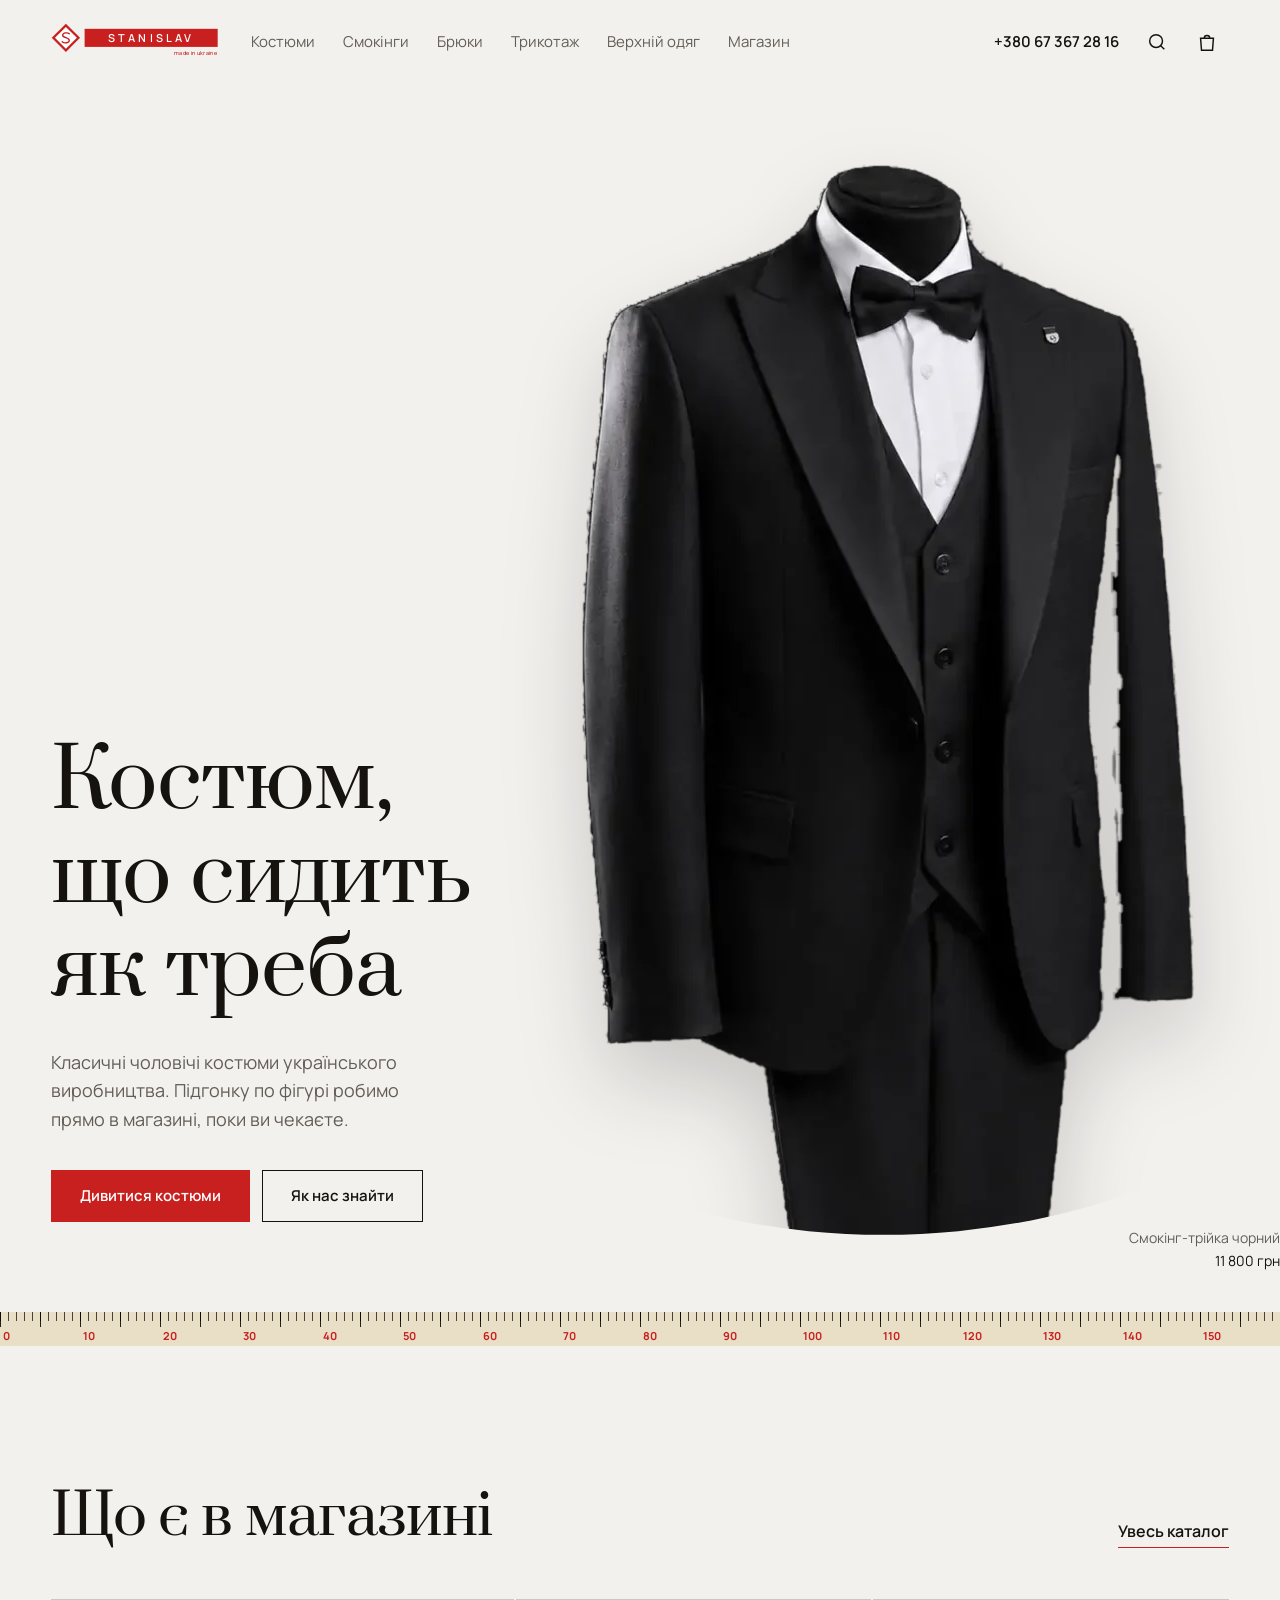
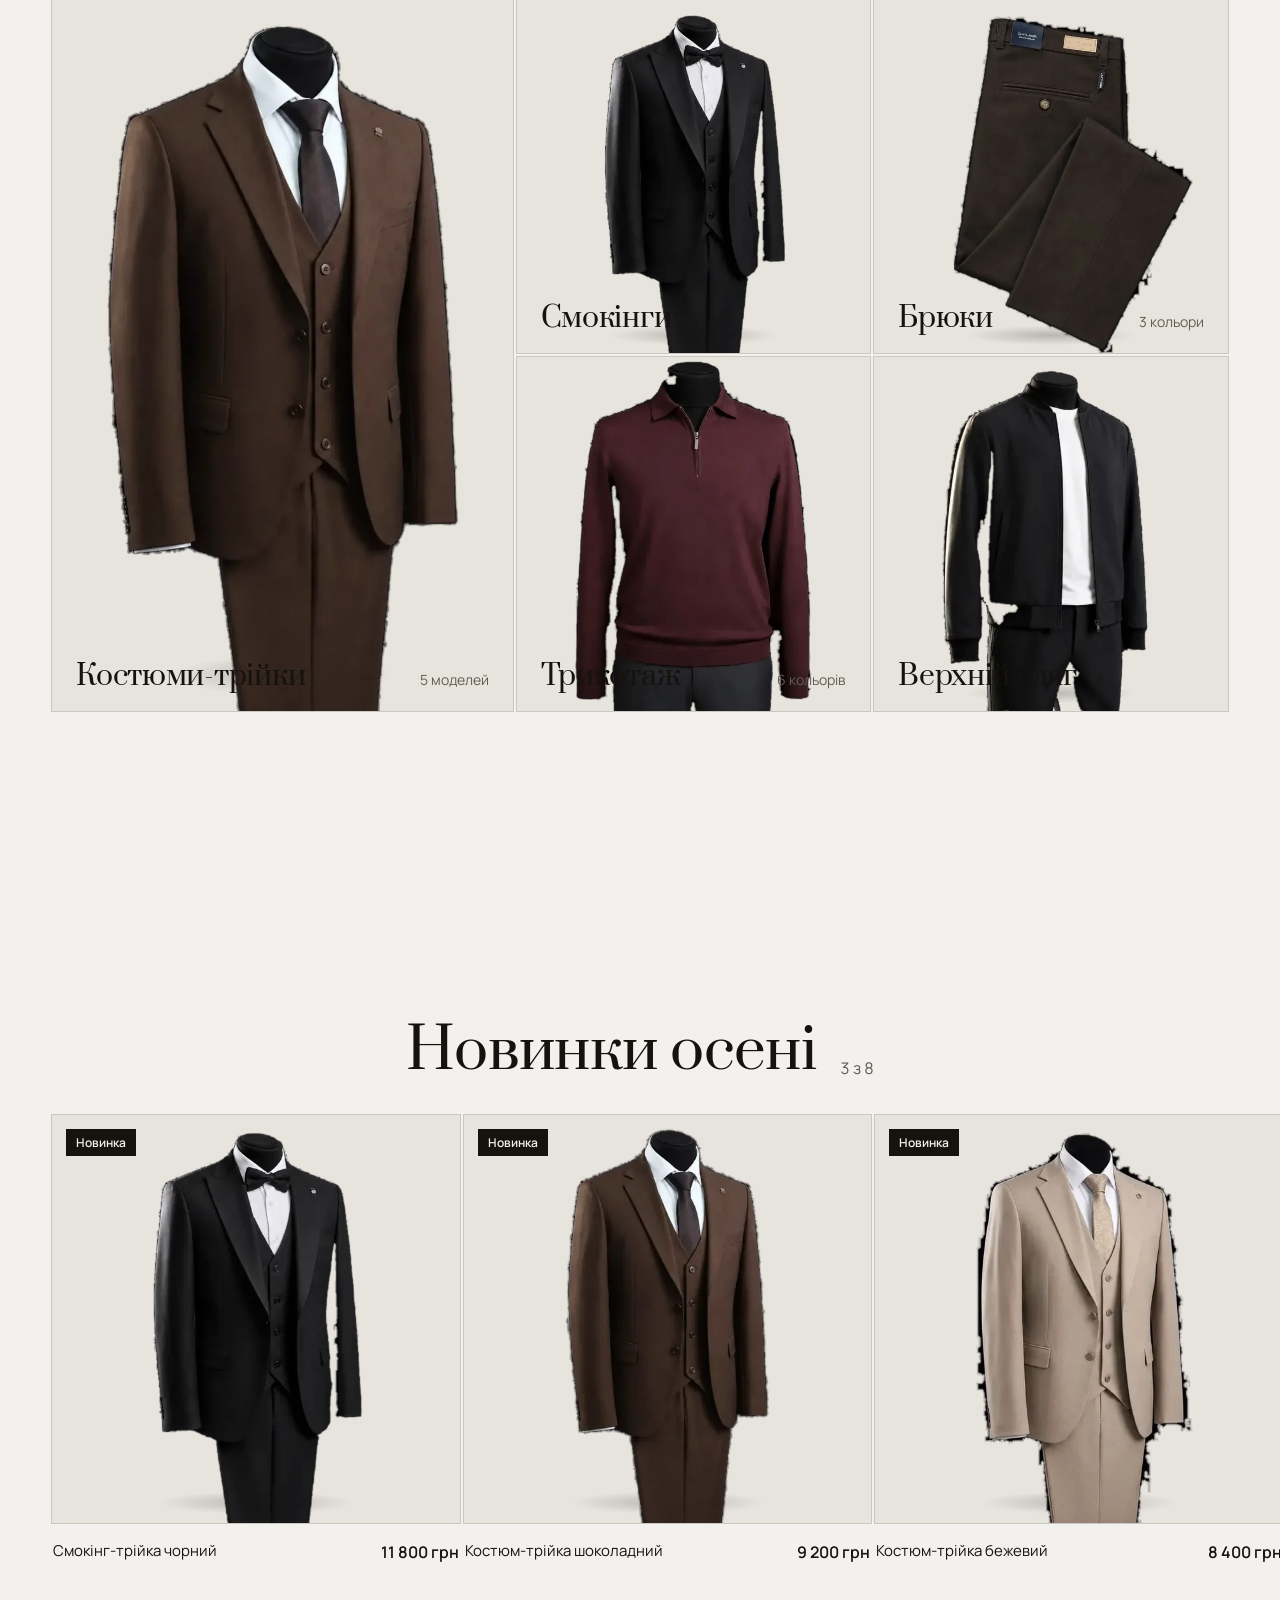
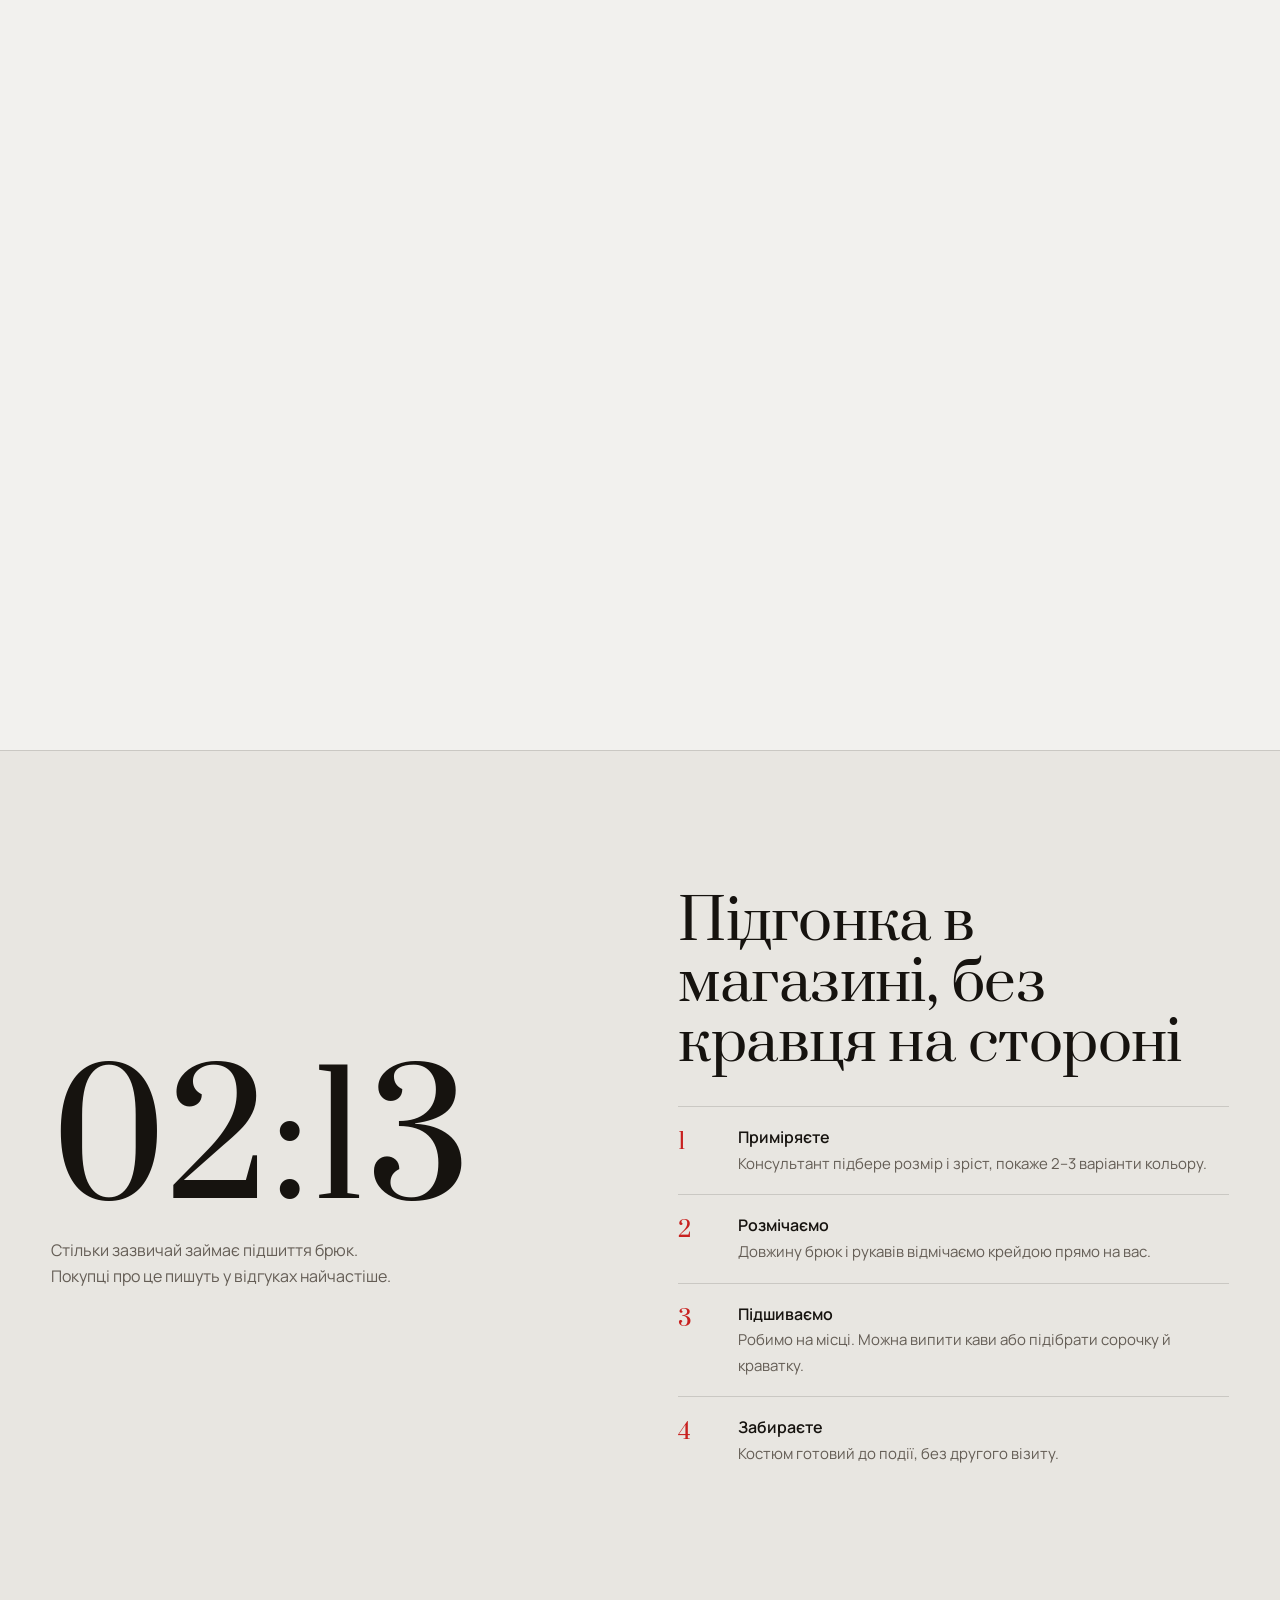
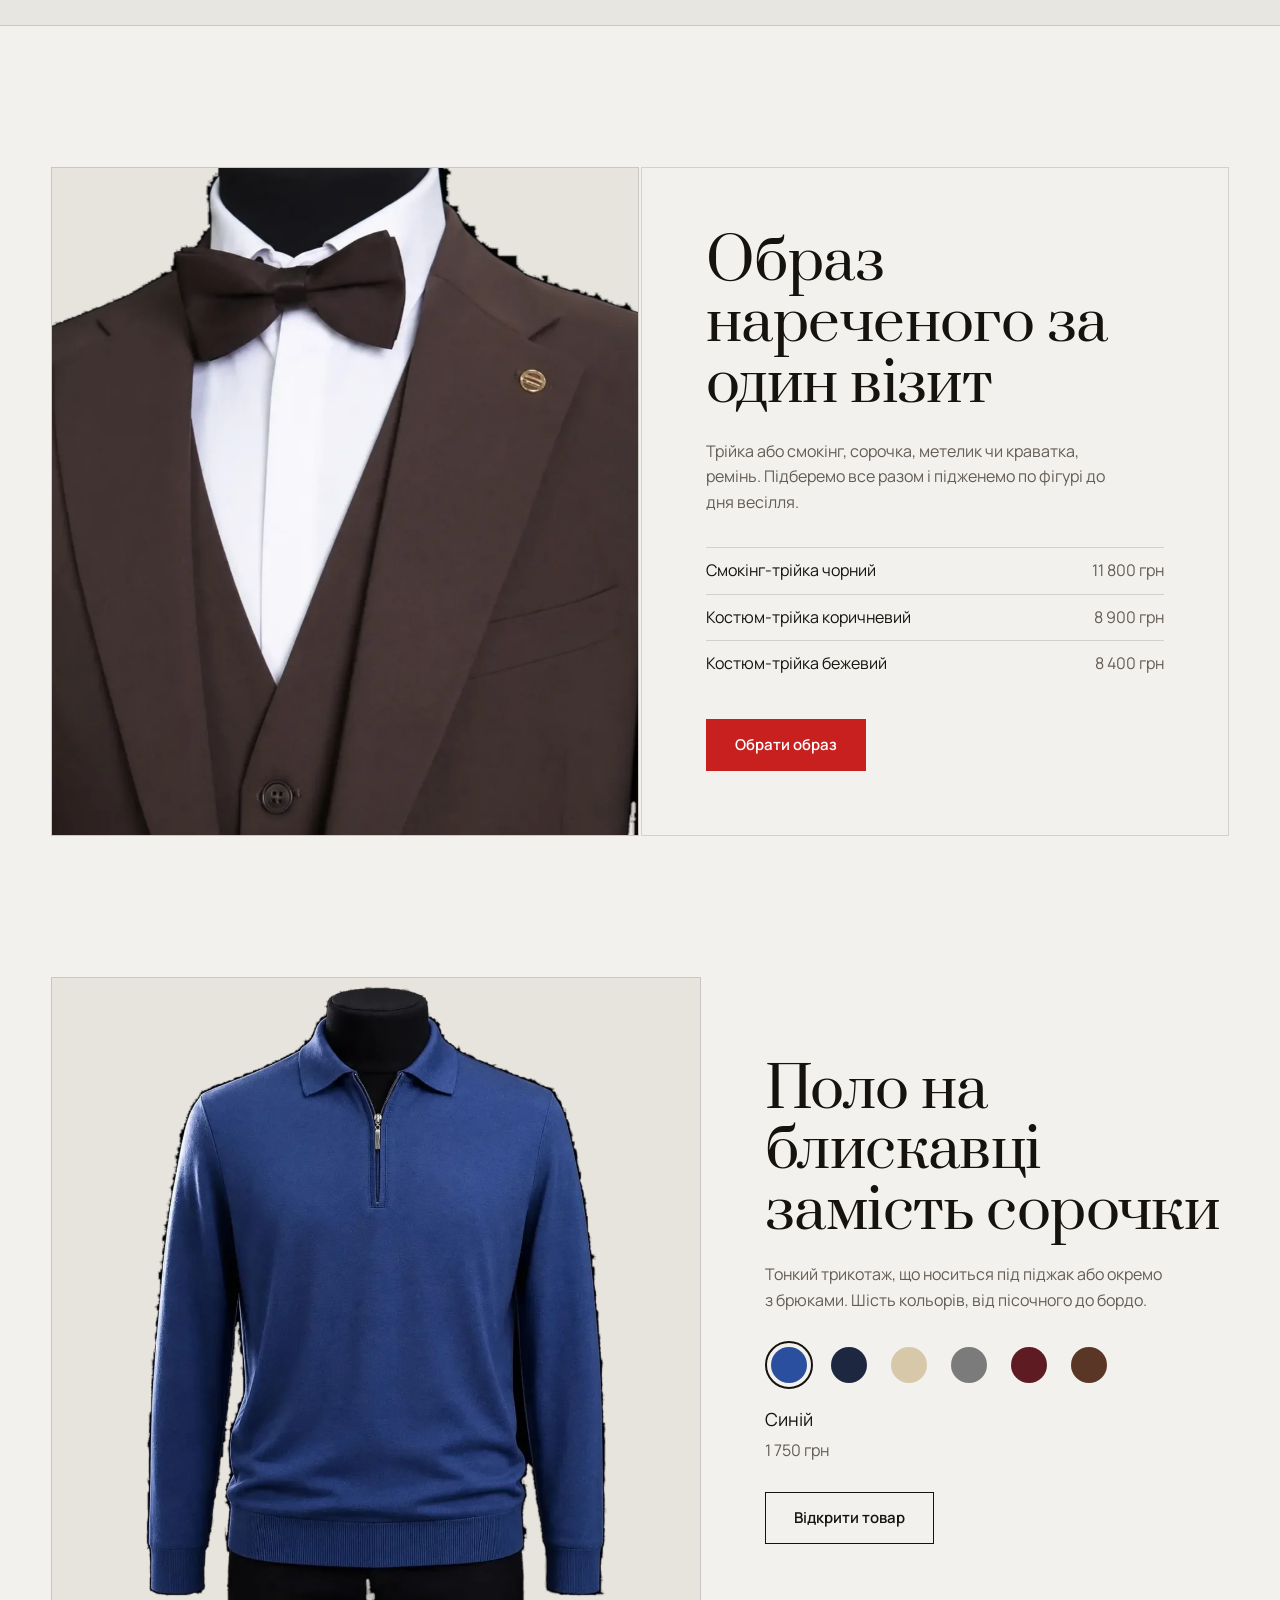
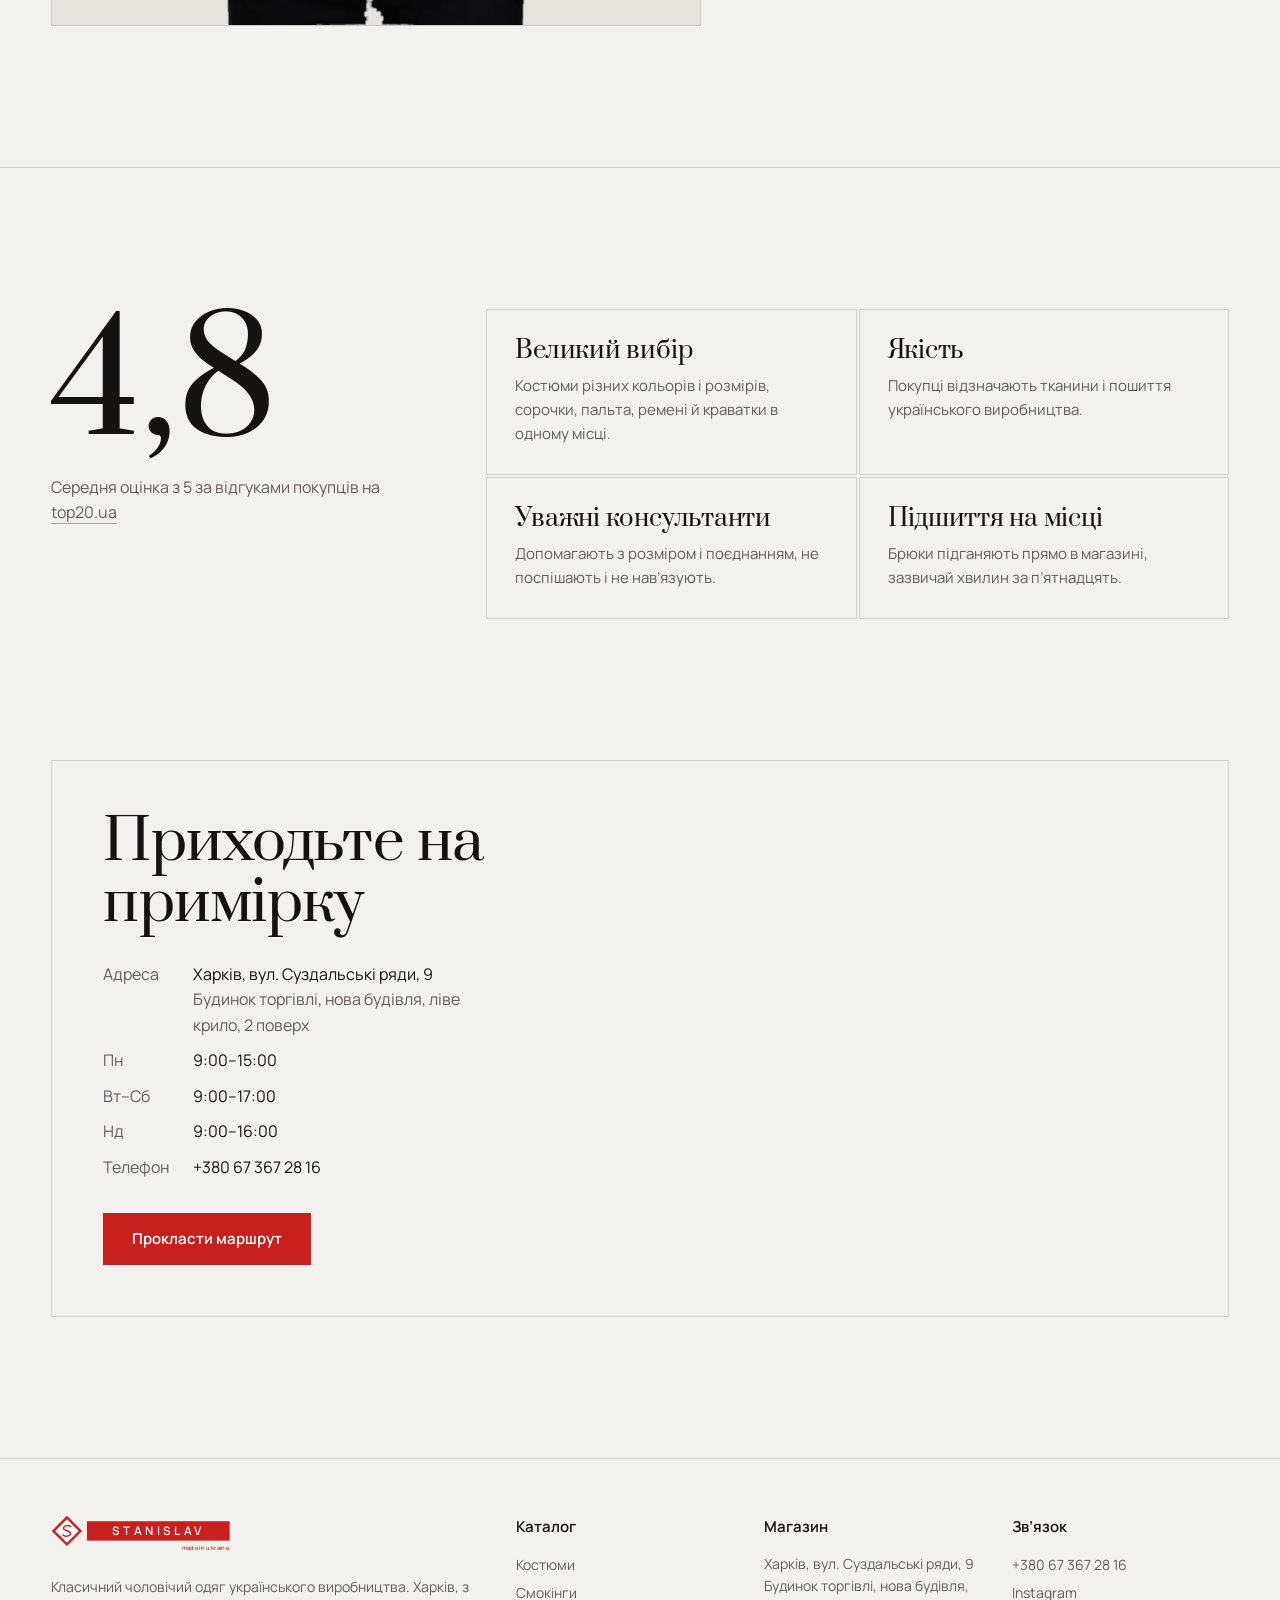
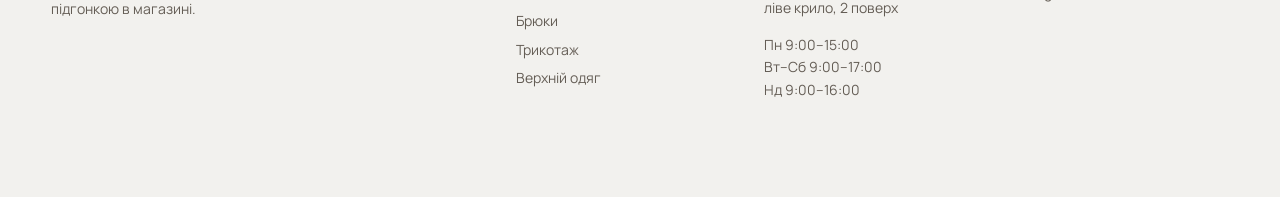
==== index.html @ 890bb436 "Stanislav store demo, light version with cut-out product photos" ====
<!doctype html>
<html lang="uk" data-theme="light">
<head>
  <meta charset="utf-8">
  <meta name="viewport" content="width=device-width, initial-scale=1">
  <title>Stanislav | Чоловічі костюми в Харкові</title>
  <meta name="description" content="Класичні чоловічі костюми українського виробництва в Харкові. Підгонка в магазині за 15 хвилин.">
  <meta name="robots" content="noindex">
  <link rel="preconnect" href="https://fonts.googleapis.com">
  <link rel="preconnect" href="https://fonts.gstatic.com" crossorigin>
  <link href="https://fonts.googleapis.com/css2?family=Manrope:wght@400;500;600;700&family=Prata&display=swap&subset=cyrillic" rel="stylesheet">
  <link rel="stylesheet" href="assets/style.css">
  <link rel="preload" as="image" href="img/tuxedo-black-1.webp">
</head>
<body data-page="home">

  <!-- Hero: spotlight reveal of the tuxedo + staggered headline -->
  <section class="hero">
    <div class="hero-copy">
      <h1>
        <span class="line"><span>Костюм,</span></span>
        <span class="line"><span>що сидить</span></span>
        <span class="line"><span>як треба</span></span>
      </h1>
      <p class="lead">Класичні чоловічі костюми українського виробництва. Підгонку по фігурі робимо прямо в магазині, поки ви чекаєте.</p>
      <div class="actions">
        <a class="btn btn--red" href="collection.html?cat=suits">Дивитися костюми</a>
        <a class="btn btn--ghost" href="#visit">Як нас знайти</a>
      </div>
    </div>
    <figure class="hero-figure">
      <img src="img/tuxedo-black-1.webp" alt="Чорний смокінг-трійка з метеликом на манекені" width="1200" height="1200">
      <figcaption class="hero-caption">Смокінг-трійка чорний<br><a href="product.html?id=tuxedo-black">11 800 грн</a></figcaption>
    </figure>
  </section>

  <!-- Tailor's tape: moves with scroll -->
  <div class="tape" aria-hidden="true"><div class="tape-track"></div></div>

  <section class="section">
    <div class="wrap">
      <div class="section-head" data-reveal>
        <h2>Що є в магазині</h2>
        <a class="link-under" href="collection.html">Увесь каталог</a>
      </div>
      <div class="cats" data-reveal>
        <a class="cat" href="collection.html?cat=suits">
          <img src="img/suit-chocolate-1.webp" alt="Шоколадний костюм-трійка" loading="lazy">
          <div class="cat-label"><h3>Костюми-трійки</h3><small>5 моделей</small></div>
        </a>
        <a class="cat" href="collection.html?cat=tuxedo">
          <img src="img/tuxedo-black-1-s.webp" alt="Смокінг, деталь з метеликом" loading="lazy">
          <div class="cat-label"><h3>Смокінги</h3></div>
        </a>
        <a class="cat" href="collection.html?cat=trousers">
          <img src="img/trousers-brown-s.webp" alt="Коричневі брюки" loading="lazy">
          <div class="cat-label"><h3>Брюки</h3><small>3 кольори</small></div>
        </a>
        <a class="cat" href="collection.html?cat=knit">
          <img src="img/polo-burgundy-s.webp" alt="Джемпер-поло бордо" loading="lazy">
          <div class="cat-label"><h3>Трикотаж</h3><small>6 кольорів</small></div>
        </a>
        <a class="cat" href="collection.html?cat=outer">
          <img src="img/bomber-black-1-s.webp" alt="Чорний бомбер" loading="lazy">
          <div class="cat-label"><h3>Верхній одяг</h3></div>
        </a>
      </div>
    </div>
  </section>

  <!-- Showcase: pinned horizontal scroll on desktop, swipe on mobile -->
  <section class="showcase">
    <div class="showcase-sticky">
      <div class="wrap showcase-head">
        <div>
          <h2 style="font-size:clamp(34px,4.4vw,64px)">Новинки осені</h2>
        </div>
        <span class="showcase-count"></span>
      </div>
      <div class="showcase-track"></div>
    </div>
  </section>

  <!-- Alterations: countdown timer -->
  <section class="section fitting">
    <div class="wrap fitting-grid">
      <div data-reveal>
        <div class="timer" aria-label="15 хвилин">15:00</div>
        <p class="timer-note">Стільки зазвичай займає підшиття брюк. Покупці про це пишуть у відгуках найчастіше.</p>
      </div>
      <div data-reveal>
        <h2>Підгонка в магазині, без кравця на стороні</h2>
        <ol>
          <li><div><b>Приміряєте</b><span>Консультант підбере розмір і зріст, покаже 2–3 варіанти кольору.</span></div></li>
          <li><div><b>Розмічаємо</b><span>Довжину брюк і рукавів відмічаємо крейдою прямо на вас.</span></div></li>
          <li><div><b>Підшиваємо</b><span>Робимо на місці. Можна випити кави або підібрати сорочку й краватку.</span></div></li>
          <li><div><b>Забираєте</b><span>Костюм готовий до події, без другого візиту.</span></div></li>
        </ol>
      </div>
    </div>
  </section>

  <!-- Wedding -->
  <section class="section">
    <div class="wrap wedding">
      <div class="wedding-media"><img src="img/suit-brown-2.webp" alt="Коричнева трійка з метеликом, деталь" loading="lazy"></div>
      <div class="wedding-copy" data-reveal>
        <h2>Образ нареченого за один візит</h2>
        <p>Трійка або смокінг, сорочка, метелик чи краватка, ремінь. Підберемо все разом і підженемо по фігурі до дня весілля.</p>
        <ul>
          <li>Смокінг-трійка чорний <span>11 800 грн</span></li>
          <li>Костюм-трійка коричневий <span>8 900 грн</span></li>
          <li>Костюм-трійка бежевий <span>8 400 грн</span></li>
        </ul>
        <div><a class="btn btn--red" href="product.html?id=tuxedo-black">Обрати образ</a></div>
      </div>
    </div>
  </section>

  <!-- Knitwear colour switcher -->
  <section class="section section--tight">
    <div class="wrap knit">
      <div class="knit-stage" aria-live="polite"></div>
      <div data-reveal>
        <h2 style="font-size:clamp(34px,4.4vw,64px)">Поло на блискавці замість сорочки</h2>
        <p style="color:var(--muted);max-width:40ch;margin-top:20px">Тонкий трикотаж, що носиться під піджак або окремо з брюками. Шість кольорів, від пісочного до бордо.</p>
        <div class="knit-swatches" role="group" aria-label="Колір джемпера"></div>
        <div class="knit-name"></div>
        <div class="knit-price">1 750 грн</div>
        <a class="btn btn--ghost knit-link" href="#">Відкрити товар</a>
      </div>
    </div>
  </section>

  <!-- Reviews summary -->
  <section class="section" style="border-top:1px solid var(--line)">
    <div class="wrap reviews">
      <div data-reveal>
        <div class="score">4,8</div>
        <p class="score-note">Середня оцінка з 5 за відгуками покупців на <a href="https://top20.ua/kh/magazini-supermarketi/magazini-odyagu-ta-vzuttya/stanislav-magazin-klassicheskih-muzhskih-kostyumov.html" target="_blank" rel="noopener">top20.ua</a></p>
      </div>
      <div class="themes" data-reveal>
        <div><h3>Великий вибір</h3><p>Костюми різних кольорів і розмірів, сорочки, пальта, ремені й краватки в одному місці.</p></div>
        <div><h3>Якість</h3><p>Покупці відзначають тканини і пошиття українського виробництва.</p></div>
        <div><h3>Уважні консультанти</h3><p>Допомагають з розміром і поєднанням, не поспішають і не нав’язують.</p></div>
        <div><h3>Підшиття на місці</h3><p>Брюки підганяють прямо в магазині, зазвичай хвилин за п’ятнадцять.</p></div>
      </div>
    </div>
  </section>

  <!-- Visit -->
  <section class="section section--tight" id="visit">
    <div class="wrap">
      <div class="visit" data-reveal>
        <div class="visit-info">
          <h2>Приходьте на примірку</h2>
          <dl>
            <dt>Адреса</dt><dd>Харків, вул. Суздальські ряди, 9<br><span style="color:var(--muted)">Будинок торгівлі, нова будівля, ліве крило, 2 поверх</span></dd>
            <dt>Пн</dt><dd>9:00–15:00</dd>
            <dt>Вт–Сб</dt><dd>9:00–17:00</dd>
            <dt>Нд</dt><dd>9:00–16:00</dd>
            <dt>Телефон</dt><dd><a href="tel:+380673672816">+380 67 367 28 16</a></dd>
          </dl>
          <a class="btn btn--red" href="https://www.google.com/maps/search/?api=1&query=Суздальські+ряди+9+Харків" target="_blank" rel="noopener">Прокласти маршрут</a>
        </div>
        <iframe title="Карта: Суздальські ряди, 9, Харків" loading="lazy" src="https://maps.google.com/maps?q=%D0%A1%D1%83%D0%B7%D0%B4%D0%B0%D0%BB%D1%8C%D1%81%D1%8C%D0%BA%D1%96%20%D1%80%D1%8F%D0%B4%D0%B8%209%2C%20%D0%A5%D0%B0%D1%80%D0%BA%D1%96%D0%B2&z=16&output=embed"></iframe>
      </div>
    </div>
  </section>

  <script src="assets/data.js"></script>
  <script src="assets/app.js"></script>
</body>
</html>
---- assets/style.css ----
:root {
  --black: #000;
  --panel: #15120f;
  --panel-2: #1f1b17;
  --ivory: #ece6da;
  --muted: #a39b8f;
  --red: #c8201f;
  --red-deep: #9e1514;
  --tape: #e9dfc6;
  --line: rgba(236, 230, 218, .14);
  --line-strong: rgba(236, 230, 218, .32);
  --serif: 'Prata', Georgia, serif;
  --sans: 'Manrope', system-ui, sans-serif;
  --gutter: clamp(16px, 4vw, 56px);
  --max: 1440px;
  --header-h: 72px;
  --ease: cubic-bezier(.2, .7, .1, 1);
  --on-photo: #ece6da;
  --on-photo-muted: #a39b8f;
  --tile:
    radial-gradient(ellipse 34% 4% at 50% 95%, rgba(22, 19, 15, .22), transparent 70%),
    #e7e4de;
  --focus: var(--tape);
  --timer: var(--tape);
  --map-filter: grayscale(1) invert(.92) contrast(.9);
  color-scheme: dark;
}

:root[data-theme='light'] {
  --black: #f2f1ee;
  --panel: #e8e6e1;
  --panel-2: #dedbd5;
  --ivory: #16130f;
  --muted: #645d55;
  --line: rgba(22, 19, 15, .14);
  --line-strong: rgba(22, 19, 15, .32);
  --focus: var(--red);
  --timer: var(--ivory);
  --map-filter: grayscale(1) contrast(.95);
  --on-photo: #16130f;
  --on-photo-muted: #645d55;
  color-scheme: light;
}

body {
  transition: background-color .4s, color .4s;
}

.theme-toggle {
  & .i-moon {
    display: none;
  }

  :root[data-theme='light'] & .i-moon {
    display: block;
  }

  :root[data-theme='light'] & .i-sun {
    display: none;
  }
}

*,
*::before,
*::after {
  box-sizing: border-box;
}

html {
  scroll-behavior: smooth;
}

body {
  margin: 0;
  background: var(--black);
  color: var(--ivory);
  font-family: var(--sans);
  font-size: 16px;
  line-height: 1.6;
  -webkit-font-smoothing: antialiased;
  overflow-x: hidden;
}

img {
  display: block;
  max-width: 100%;
}

a {
  color: inherit;
  text-decoration: none;
}

button {
  font: inherit;
  color: inherit;
  background: none;
  border: 0;
  cursor: pointer;
}

:focus-visible {
  outline: 2px solid var(--focus);
  outline-offset: 3px;
}

h1,
h2,
h3 {
  font-family: var(--serif);
  font-weight: 400;
  line-height: 1.08;
  margin: 0;
  letter-spacing: -.01em;
}

.wrap {
  max-width: var(--max);
  margin: 0 auto;
  padding: 0 var(--gutter);
}

.btn {
  display: inline-flex;
  align-items: center;
  justify-content: center;
  gap: 10px;
  min-height: 52px;
  padding: 0 28px;
  font-weight: 600;
  font-size: 15px;
  border: 1px solid var(--ivory);
  transition: background .25s, color .25s, border-color .25s;

  &.btn--red {
    background: var(--red);
    border-color: var(--red);
    color: #fff;
  }

  &.btn--ghost {
    background: transparent;
  }

  &.btn--block {
    width: 100%;
  }
}

@media (hover: hover) {
  .btn.btn--red:hover {
    background: var(--red-deep);
    border-color: var(--red-deep);
  }

  .btn.btn--ghost:hover {
    background: var(--ivory);
    color: var(--black);
  }
}

.tape-progress {
  position: fixed;
  inset: 0 0 auto 0;
  height: 6px;
  z-index: 60;
  pointer-events: none;

  & span {
    display: block;
    height: 100%;
    width: 100%;
    transform-origin: left;
    transform: scaleX(0);
    background:
      repeating-linear-gradient(90deg, rgba(0, 0, 0, .55) 0 1px, transparent 1px 10px),
      repeating-linear-gradient(90deg, var(--red) 0 2px, transparent 2px 100px),
      var(--tape);
  }
}

.site-header {
  position: fixed;
  inset: 6px 0 auto 0;
  z-index: 50;
  height: var(--header-h);
  transition: background .3s, border-color .3s;
  border-bottom: 1px solid transparent;

  &.is-solid {
    background: color-mix(in srgb, var(--black) 88%, transparent);
    backdrop-filter: blur(10px);
    border-bottom-color: var(--line);
  }

  & .wrap {
    height: 100%;
    display: flex;
    align-items: center;
    gap: 32px;
  }

  & .logo {
    display: block;
    width: 168px;
    flex: none;

    & svg {
      display: block;
      width: 100%;
      height: auto;
    }
  }

  & nav {
    display: flex;
    gap: 28px;
    margin-right: auto;
    font-size: 15px;

    & a {
      position: relative;
      padding: 6px 0;
      color: var(--muted);
      transition: color .2s;

      &.is-active {
        color: var(--ivory);
      }

      &.is-active::after {
        transform: scaleX(1);
        background: var(--red);
      }
    }
  }

  & .phone {
    position: relative;
  }

  & .tools {
    display: flex;
    align-items: center;
    gap: 6px;
    margin-left: auto;
  }

  & .icon-btn {
    position: relative;
    width: 44px;
    height: 44px;
    display: grid;
    place-items: center;

    & svg {
      width: 22px;
      height: 22px;
    }
  }

  & .cart-count {
    position: absolute;
    top: 4px;
    right: 2px;
    min-width: 18px;
    height: 18px;
    border-radius: 9px;
    background: var(--red);
    color: #fff;
    font-size: 11px;
    font-weight: 700;
    display: grid;
    place-items: center;
    padding: 0 4px;

    &:empty {
      display: none;
    }

    &.bump {
      animation: bump .5s var(--ease);
    }
  }

  & .phone {
    font-weight: 600;
    font-size: 15px;
    margin-right: 10px;
    white-space: nowrap;
  }

  & .burger {
    display: none;
  }
}

@media (hover: hover) {
  .site-header nav a:hover {
    color: var(--ivory);
  }
}

.site-header nav a::after,
.site-header .phone::after,
.site-footer a::after {
  content: '';
  position: absolute;
  left: 0;
  right: 0;
  top: calc(100% - var(--pad-b, 0px) + 2px);
  height: 1px;
  background: currentColor;
  transform: scaleX(0);
  transform-origin: left;
  transition: transform .35s var(--ease);
}

.site-header nav a::after {
  --pad-b: 6px;
}

.site-footer a::after {
  --pad-b: 3px;
}

@media (hover: hover) {
  .site-header nav a:hover::after,
  .site-header .phone:hover::after,
  .site-footer a:hover::after {
    transform: scaleX(1);
  }
}

@keyframes bump {
  40% {
    transform: scale(1.35);
  }
}

@media (max-width: 1080px) {
  .site-header nav,
  .site-header .phone {
    display: none;
  }

  .site-header .burger {
    display: grid;
  }
}

@media (max-width: 560px) {
  .site-header .logo {
    width: 132px;
  }
}

.mobile-menu {
  position: fixed;
  inset: 0;
  z-index: 70;
  background: var(--black);
  padding: 96px var(--gutter) 32px;
  display: flex;
  flex-direction: column;
  gap: 4px;
  transform: translateY(-100%);
  transition: transform .5s var(--ease);
  visibility: hidden;

  &.is-open {
    transform: none;
    visibility: visible;
  }

  & a {
    font-family: var(--serif);
    font-size: 34px;
    padding: 8px 0;
    border-bottom: 1px solid var(--line);
  }

  & .close {
    position: absolute;
    top: 18px;
    right: var(--gutter);
    width: 44px;
    height: 44px;
    font-size: 28px;
  }

  & .mm-contacts {
    margin-top: auto;
    color: var(--muted);
    font-size: 15px;
    & .mm-address {
      display: block;
      padding: 14px 0;
      border-bottom: 1px solid var(--line);
    }
  }
}

.hero {
  position: relative;
  min-height: 100svh;
  display: grid;
  grid-template-columns: minmax(0, 5fr) minmax(0, 7fr);
  align-items: end;
  padding: calc(var(--header-h) + 40px) var(--gutter) 0;
  max-width: var(--max);
  margin: 0 auto;
  overflow: hidden;

  & .hero-copy {
    position: relative;
    z-index: 2;
    padding-bottom: clamp(56px, 10vh, 120px);
  }

  & h1 {
    font-size: clamp(44px, 6.4vw, 104px);

    & .line {
      display: block;
      overflow: hidden;
      padding-bottom: .06em;
    }

    & .line span {
      display: block;
      transform: translateY(105%);
      transition: transform 1.1s var(--ease);
    }
  }

  & .lead {
    max-width: 34ch;
    margin: 28px 0 36px;
    color: var(--muted);
    font-size: 18px;
    opacity: 0;
    transform: translateY(14px);
    transition: opacity .8s .9s, transform .8s .9s var(--ease);
  }

  & .actions {
    display: flex;
    flex-wrap: wrap;
    gap: 12px;
    opacity: 0;
    transition: opacity .8s 1.1s;
  }

  & .hero-figure {
    position: relative;
    align-self: stretch;
    margin: 0 calc(var(--gutter) * -1) 0 -8%;
    display: flex;
    align-items: flex-end;
    justify-content: center;

    & img {
      width: 100%;
      max-width: 900px;
      aspect-ratio: 1;
      object-fit: cover;
      clip-path: circle(0% at 50% 30%);
      transform: scale(1.08);
      transition: clip-path 1.8s var(--ease), transform 2.4s var(--ease);
    }
  }

  & .hero-caption {
    position: absolute;
    right: 0;
    bottom: 40px;
    text-align: right;
    font-size: 14px;
    color: var(--on-photo-muted);
    opacity: 0;
    transition: opacity .8s 1.4s;

    & a {
      color: var(--on-photo);
      border-bottom: 1px solid rgba(236, 230, 218, .32);
    }
  }

  &.is-in {
    & h1 .line span {
      transform: none;
    }

    & h1 .line:nth-child(2) span {
      transition-delay: .12s;
    }

    & h1 .line:nth-child(3) span {
      transition-delay: .24s;
    }

    & .lead,
    & .actions,
    & .hero-caption {
      opacity: 1;
      transform: none;
    }

    & .hero-figure img {
      clip-path: circle(75% at 50% 30%);
      transform: none;
    }
  }
}

@media (max-width: 900px) {
  .hero {
    grid-template-columns: 1fr;
    padding-top: calc(var(--header-h) + 16px);

    & .hero-figure {
      order: -1;
      margin: 0 calc(var(--gutter) * -1);

      & img {
        max-width: 560px;
        max-height: 58svh;
        object-position: 50% 15%;
      }
    }

    & .hero-copy {
      margin-top: -48px;
      padding-bottom: 56px;
    }

    & .hero-caption {
      display: none;
    }
  }
}

.tape {
  height: 34px;
  background:
    repeating-linear-gradient(90deg, rgba(0, 0, 0, .7) 0 1px, transparent 1px 8px) 0 0 / 100% 9px no-repeat,
    repeating-linear-gradient(90deg, rgba(0, 0, 0, .85) 0 1px, transparent 1px 40px) 0 0 / 100% 15px no-repeat,
    var(--tape);
  color: var(--red);
  font-weight: 700;
  font-size: 11px;
  overflow: hidden;
  white-space: nowrap;

  & .tape-track {
    display: flex;
    padding-top: 15px;
    will-change: transform;
  }

  & .tape-track span {
    flex: none;
    width: 80px;
    padding-left: 3px;
  }
}

.section {
  padding: clamp(80px, 11vw, 160px) 0;

  &.section--tight {
    padding-top: 0;
  }

  & .section-head {
    display: flex;
    align-items: end;
    justify-content: space-between;
    gap: 24px;
    margin-bottom: clamp(32px, 4vw, 56px);
  }

  & h2 {
    font-size: clamp(34px, 4.4vw, 64px);
    max-width: 16ch;
  }

  & .section-head p {
    max-width: 40ch;
    color: var(--muted);
    margin: 0;
  }
}

.link-under {
  font-weight: 600;
  border-bottom: 1px solid var(--red);
  padding-bottom: 2px;
  white-space: nowrap;
}

.cats {
  display: grid;
  grid-template-columns: 1.3fr 1fr 1fr;
  grid-template-rows: auto auto;
  gap: 2px;

  & .cat {
    position: relative;
    display: block;
    overflow: hidden;
    background: var(--tile);
    border: 1px solid var(--line);

    &:first-child {
      grid-row: span 2;
    }

    & img {
      width: 100%;
      height: 100%;
      aspect-ratio: 1;
      object-fit: cover;
      transition: transform 1.2s var(--ease);
    }

    & .cat-label {
      color: var(--on-photo);
      position: absolute;
      left: 24px;
      bottom: 20px;
      right: 24px;
      display: flex;
      justify-content: space-between;
      align-items: baseline;
      gap: 12px;
    }

    & h3 {
      font-size: clamp(22px, 2.2vw, 34px);
    }

    & small {
      color: var(--on-photo-muted);
      font-size: 14px;
    }
  }
}

@media (hover: hover) {
  .cats .cat:hover img {
    transform: scale(1.05);
  }
}

@media (max-width: 760px) {
  .cats {
    grid-template-columns: 1fr 1fr;

    & .cat:first-child {
      grid-column: span 2;
      grid-row: auto;
    }

    & .cat .cat-label {
      left: 14px;
      right: 14px;
      bottom: 14px;
      flex-direction: column;
      align-items: flex-start;
      gap: 2px;
    }

    & .cat h3 {
      font-size: 20px;
      line-height: 1.15;
    }

    & .cat small {
      font-size: 13px;
    }

    & .cat:first-child h3 {
      font-size: 26px;
    }
  }
}

.showcase {
  position: relative;

  & .showcase-sticky {
    position: sticky;
    top: 0;
    height: 100vh;
    display: flex;
    flex-direction: column;
    justify-content: center;
    overflow: hidden;
  }

  & .showcase-head {
    display: flex;
    justify-content: space-between;
    align-items: end;
    gap: 24px;
    margin-bottom: 32px;
  }

  & .showcase-count {
    color: var(--muted);
    font-variant-numeric: tabular-nums;
  }

  & .showcase-track {
    display: flex;
    gap: 2px;
    padding: 0 var(--gutter);
    will-change: transform;
  }

  & .showcase-item {
    flex: none;
    width: min(32vw, 440px);
  }
}

@media (max-width: 900px) {
  .showcase {
    height: auto !important;

    & .showcase-sticky {
      position: static;
      height: auto;
    }

    & .showcase-track {
      overflow-x: auto;
      scroll-snap-type: x mandatory;
      scroll-padding-inline: var(--gutter);
      transform: none !important;
      scrollbar-width: none;
    }

    & .showcase-item {
      width: 72vw;
      scroll-snap-align: start;
    }
  }
}

.card {
  position: relative;
  display: block;

  & .card-media {
    position: relative;
    background: var(--tile);
    aspect-ratio: 1;
    overflow: hidden;
    border: 1px solid var(--line);

    & img {
      position: absolute;
      inset: 0;
      width: 100%;
      height: 100%;
      object-fit: cover;
      transition: opacity .6s, transform 1s var(--ease);
    }

    & img + img {
      opacity: 0;
      transform: scale(1.04);
    }
  }

  & .badge {
    position: absolute;
    top: 14px;
    left: 14px;
    z-index: 2;
    font-size: 12px;
    font-weight: 600;
    padding: 4px 10px;
    background: var(--ivory);
    color: var(--black);
  }

  & .card-body {
    display: flex;
    justify-content: space-between;
    gap: 16px;
    padding: 16px 2px 8px;
  }

  & .card-name {
    font-size: 15px;
    line-height: 1.4;
  }

  & .card-price {
    font-weight: 600;
    white-space: nowrap;
  }

  & .card-swatches {
    display: flex;
    gap: 6px;
    padding: 0 2px;

    & i {
      width: 12px;
      height: 12px;
      border-radius: 50%;
      border: 1px solid var(--line-strong);
    }
  }
}

@media (hover: hover) {
  .card:hover .card-media img:first-child {
    transform: scale(1.03);
  }

  .card:hover .card-media img + img {
    opacity: 1;
    transform: none;
  }
}

.fitting {
  background: var(--panel);
  border-top: 1px solid var(--line);
  border-bottom: 1px solid var(--line);

  & .fitting-grid {
    display: grid;
    grid-template-columns: minmax(0, 1fr) minmax(0, 1fr);
    gap: clamp(40px, 6vw, 96px);
    align-items: center;
  }

  & .timer {
    font-family: var(--serif);
    font-size: clamp(80px, 13vw, 200px);
    line-height: .9;
    white-space: nowrap;
    font-variant-numeric: tabular-nums;
    color: var(--timer);
  }

  & .timer-note {
    color: var(--muted);
    margin-top: 18px;
    max-width: 36ch;
  }

  & ol {
    list-style: none;
    margin: 32px 0 0;
    padding: 0;
    counter-reset: step;

    & li {
      counter-increment: step;
      display: grid;
      grid-template-columns: 48px 1fr;
      gap: 12px;
      padding: 18px 0;
      border-top: 1px solid var(--line);

      &::before {
        content: counter(step);
        font-family: var(--serif);
        font-size: 22px;
        color: var(--red);
      }

      & b {
        display: block;
        font-weight: 600;
      }

      & span {
        color: var(--muted);
        font-size: 15px;
      }
    }
  }
}

@media (max-width: 860px) {
  .fitting .fitting-grid {
    grid-template-columns: 1fr;
  }
}

.wedding {
  position: relative;
  display: grid;
  grid-template-columns: minmax(0, 1fr) minmax(0, 1fr);
  gap: 2px;
  align-items: stretch;

  & .wedding-media {
    position: relative;
    overflow: hidden;
    border: 1px solid var(--line);

    & img {
      width: 100%;
      height: 100%;
      object-fit: cover;
      aspect-ratio: 1;
      will-change: transform;
    }
  }

  & .wedding-copy {
    display: flex;
    flex-direction: column;
    justify-content: center;
    padding: clamp(32px, 5vw, 80px);
    border: 1px solid var(--line);

    & p {
      color: var(--muted);
      max-width: 42ch;
      margin: 24px 0 32px;
    }

    & ul {
      list-style: none;
      padding: 0;
      margin: 0 0 32px;

      & li {
        padding: 10px 0;
        border-top: 1px solid var(--line);
        display: flex;
        justify-content: space-between;
        gap: 16px;
      }

      & li span {
        color: var(--muted);
      }
    }
  }
}

@media (max-width: 860px) {
  .wedding {
    grid-template-columns: 1fr;
  }
}

.knit {
  display: grid;
  grid-template-columns: minmax(0, 7fr) minmax(0, 5fr);
  gap: clamp(32px, 5vw, 80px);
  align-items: center;

  & .knit-stage {
    position: relative;
    aspect-ratio: 1;
    border: 1px solid var(--line);
    overflow: hidden;

    & img {
      position: absolute;
      inset: 0;
      width: 100%;
      height: 100%;
      object-fit: cover;
      transition: opacity .7s, transform 1s var(--ease);
    }

    & img.is-out {
      opacity: 0;
      transform: translateX(-3%);
    }
  }

  & .knit-swatches {
    display: flex;
    flex-wrap: wrap;
    gap: 12px;
    margin: 28px 0 16px;

    & button {
      width: 48px;
      height: 48px;
      border-radius: 50%;
      border: 2px solid transparent;
      padding: 4px;
      background-clip: content-box;
      transition: border-color .2s, transform .2s;

      &[aria-pressed='true'] {
        border-color: var(--ivory);
      }
    }
  }

  & .knit-name {
    font-size: 18px;
    min-height: 1.6em;
  }

  & .knit-price {
    color: var(--muted);
    margin: 4px 0 28px;
  }
}

@media (max-width: 860px) {
  .knit {
    grid-template-columns: 1fr;
  }
}

.reviews {
  display: grid;
  grid-template-columns: minmax(0, 4fr) minmax(0, 8fr);
  gap: clamp(32px, 5vw, 80px);

  & .score {
    font-family: var(--serif);
    font-size: clamp(96px, 12vw, 180px);
    line-height: 1;
  }

  & .score-note {
    color: var(--muted);
    margin-top: 12px;

    & a {
      border-bottom: 1px solid var(--line-strong);
    }
  }

  & .themes {
    display: grid;
    grid-template-columns: 1fr 1fr;
    gap: 2px;

    & div {
      padding: 28px;
      border: 1px solid var(--line);
    }

    & h3 {
      font-size: 24px;
      margin-bottom: 10px;
    }

    & p {
      margin: 0;
      color: var(--muted);
      font-size: 15px;
    }
  }
}

@media (max-width: 860px) {
  .reviews {
    grid-template-columns: 1fr;

    & .themes {
      grid-template-columns: 1fr;
    }
  }
}

.visit {
  display: grid;
  grid-template-columns: minmax(0, 5fr) minmax(0, 7fr);
  border: 1px solid var(--line);

  & .visit-info {
    padding: clamp(28px, 4vw, 56px);

    & h2 {
      margin-bottom: 28px;
    }

    & dl {
      margin: 0 0 32px;
      display: grid;
      grid-template-columns: auto 1fr;
      gap: 10px 24px;
    }

    & dt {
      color: var(--muted);
    }

    & dd {
      margin: 0;
    }
  }

  & iframe {
    width: 100%;
    height: 100%;
    min-height: 420px;
    border: 0;
    filter: var(--map-filter);
  }
}

@media (max-width: 860px) {
  .visit {
    grid-template-columns: 1fr;
  }
}

.site-footer {
  border-top: 1px solid var(--line);
  padding: 56px 0 96px;
  color: var(--muted);
  font-size: 14px;

  & .wrap {
    display: grid;
    grid-template-columns: 2fr 1fr 1fr 1fr;
    gap: 32px;
  }

  & h4 {
    color: var(--ivory);
    font-weight: 600;
    font-size: 15px;
    margin: 0 0 12px;
  }

  & a {
    position: relative;
    display: block;
    width: fit-content;
    padding: 3px 0;
  }

  & .logo {
    width: 180px;
    margin-bottom: 16px;
  }
}

@media (max-width: 760px) {
  .site-footer .wrap {
    grid-template-columns: 1fr 1fr;
  }
}

[data-reveal] {
  opacity: 0;
  transform: translateY(24px);
  transition: opacity .9s, transform .9s var(--ease);

  &.is-in {
    opacity: 1;
    transform: none;
  }
}

.drawer-backdrop {
  position: fixed;
  inset: 0;
  z-index: 80;
  background: rgba(0, 0, 0, .6);
  opacity: 0;
  visibility: hidden;
  transition: opacity .3s, visibility .3s;

  &.is-open {
    opacity: 1;
    visibility: visible;
  }
}

.drawer {
  position: fixed;
  top: 0;
  right: 0;
  bottom: 0;
  z-index: 90;
  width: min(440px, 100vw);
  background: var(--panel);
  border-left: 1px solid var(--line);
  display: flex;
  flex-direction: column;
  transform: translateX(100%);
  transition: transform .5s var(--ease);

  &.drawer--left {
    left: 0;
    right: auto;
    border-left: 0;
    border-right: 1px solid var(--line);
    transform: translateX(-100%);
  }

  &.is-open {
    transform: none;
  }

  & .drawer-head {
    display: flex;
    justify-content: space-between;
    align-items: center;
    padding: 20px 24px;
    border-bottom: 1px solid var(--line);

    & h3 {
      font-size: 26px;
    }

    & button {
      width: 44px;
      height: 44px;
      font-size: 26px;
    }
  }

  & .drawer-body {
    flex: 1;
    overflow-y: auto;
    padding: 8px 24px;
  }

  & .drawer-foot {
    padding: 20px 24px;
    border-top: 1px solid var(--line);
  }
}

.cart-line {
  display: grid;
  grid-template-columns: 84px 1fr auto;
  gap: 14px;
  padding: 16px 0;
  border-bottom: 1px solid var(--line);
  animation: slideIn .5s var(--ease);

  & img {
    width: 84px;
    height: 84px;
    object-fit: cover;
    border: 1px solid var(--line);
  }

  & .cl-name {
    font-size: 14px;
    line-height: 1.4;
  }

  & .cl-meta {
    font-size: 13px;
    color: var(--muted);
  }

  & .cl-remove {
    font-size: 13px;
    color: var(--muted);
    text-decoration: underline;
    padding: 0;
    margin-top: 6px;
  }
}

@keyframes slideIn {
  from {
    opacity: 0;
    transform: translateX(24px);
  }
}

.cart-total {
  display: flex;
  justify-content: space-between;
  margin-bottom: 16px;
  font-size: 18px;

  & b {
    font-weight: 600;
  }
}

.empty-note {
  color: var(--muted);
  padding: 32px 0;
}

.search-panel {
  position: fixed;
  inset: 0 0 auto 0;
  z-index: 90;
  background: var(--panel);
  border-bottom: 1px solid var(--line);
  padding: 28px 0 32px;
  transform: translateY(-100%);
  transition: transform .45s var(--ease);

  &.is-open {
    transform: none;
  }

  & .search-row {
    display: flex;
    gap: 16px;
    align-items: center;
  }

  & input {
    flex: 1;
    background: transparent;
    border: 0;
    border-bottom: 1px solid var(--line-strong);
    color: var(--ivory);
    font-family: var(--serif);
    font-size: clamp(24px, 3vw, 40px);
    padding: 8px 0;

    &:focus {
      outline: none;
      border-bottom-color: var(--ivory);
    }
  }

  & .search-results {
    display: grid;
    grid-template-columns: repeat(auto-fill, minmax(220px, 1fr));
    gap: 8px;
    margin-top: 20px;

    & a {
      display: grid;
      grid-template-columns: 56px 1fr;
      gap: 12px;
      align-items: center;
      font-size: 14px;
    }

    & img {
      width: 56px;
      height: 56px;
      object-fit: cover;
    }
  }
}

.page-top {
  padding: calc(var(--header-h) + 56px) 0 40px;

  & .crumbs {
    font-size: 14px;
    color: var(--muted);
    margin-bottom: 16px;

    & a {
      border-bottom: 1px solid var(--line-strong);
    }
  }

  & h1 {
    font-size: clamp(40px, 5.6vw, 84px);
  }

  & .page-sub {
    color: var(--muted);
    max-width: 52ch;
    margin: 16px 0 0;
  }
}

.cat-tabs {
  display: flex;
  gap: 8px;
  flex-wrap: wrap;
  margin-top: 32px;

  & button {
    padding: 10px 18px;
    border: 1px solid var(--line-strong);
    font-size: 14px;
    transition: background .2s, color .2s, border-color .2s;

    &[aria-pressed='true'] {
      background: var(--ivory);
      color: var(--black);
      border-color: var(--ivory);
    }
  }
}

.catalog {
  display: grid;
  grid-template-columns: 260px minmax(0, 1fr);
  gap: clamp(24px, 3vw, 48px);
  padding-bottom: 120px;

  & .filters {
    position: sticky;
    top: calc(var(--header-h) + 24px);
    align-self: start;
  }

  & .toolbar {
    display: flex;
    justify-content: space-between;
    align-items: center;
    gap: 16px;
    padding-bottom: 16px;
    margin-bottom: 24px;
    border-bottom: 1px solid var(--line);
    font-size: 14px;
    color: var(--muted);
  }

  & select {
    background: transparent;
    color: var(--ivory);
    border: 1px solid var(--line-strong);
    padding: 10px 12px;
    font: inherit;

    & option {
      background: var(--panel);
    }
  }

  & .filter-open {
    display: none;
    border: 1px solid var(--line-strong);
    padding: 10px 16px;
    color: var(--ivory);
  }

  & .grid {
    display: grid;
    grid-template-columns: repeat(3, minmax(0, 1fr));
    gap: 32px 2px;
  }

  & .no-results {
    grid-column: 1 / -1;
    padding: 64px 0;
    color: var(--muted);

    & button {
      color: var(--ivory);
      text-decoration: underline;
      padding: 0;
    }
  }
}

.fgroup {
  padding: 20px 0;
  border-top: 1px solid var(--line);

  &:first-child {
    border-top: 0;
    padding-top: 0;
  }

  & h4 {
    margin: 0 0 14px;
    font-weight: 600;
    font-size: 15px;
  }

  & .checks label {
    display: flex;
    align-items: center;
    gap: 10px;
    padding: 5px 0;
    font-size: 15px;
    cursor: pointer;

    & small {
      color: var(--muted);
      margin-left: auto;
    }
  }

  & input[type='checkbox'] {
    appearance: none;
    width: 18px;
    height: 18px;
    border: 1px solid var(--line-strong);
    display: grid;
    place-items: center;
    margin: 0;

    &:checked {
      background: var(--red);
      border-color: var(--red);
    }

    &:checked::after {
      content: '';
      width: 8px;
      height: 4px;
      border: 2px solid #fff;
      border-top: 0;
      border-right: 0;
      transform: rotate(-45deg) translate(1px, -1px);
    }
  }

  & .swatches {
    display: flex;
    flex-wrap: wrap;
    gap: 10px;

    & button {
      width: 30px;
      height: 30px;
      border-radius: 50%;
      border: 1px solid var(--line-strong);
      position: relative;

      &[aria-pressed='true'] {
        box-shadow: 0 0 0 2px var(--black), 0 0 0 4px var(--ivory);
      }
    }
  }

  & .chips {
    display: flex;
    flex-wrap: wrap;
    gap: 6px;

    & button {
      min-width: 44px;
      height: 38px;
      padding: 0 10px;
      border: 1px solid var(--line-strong);
      font-size: 14px;

      &[aria-pressed='true'] {
        background: var(--ivory);
        color: var(--black);
      }
    }
  }

  & .price-range {
    position: relative;
    height: 28px;

    & input {
      position: absolute;
      inset: 0;
      width: 100%;
      appearance: none;
      background: none;
      pointer-events: none;
      margin: 0;
    }

    & input::-webkit-slider-thumb {
      appearance: none;
      pointer-events: auto;
      width: 18px;
      height: 18px;
      border-radius: 50%;
      background: var(--ivory);
      cursor: pointer;
    }

    & input::-moz-range-thumb {
      pointer-events: auto;
      width: 18px;
      height: 18px;
      border: 0;
      border-radius: 50%;
      background: var(--ivory);
      cursor: pointer;
    }

    & .rail {
      position: absolute;
      left: 0;
      right: 0;
      top: 13px;
      height: 2px;
      background: var(--line-strong);
    }

    & .rail i {
      position: absolute;
      top: 0;
      bottom: 0;
      background: var(--red);
    }
  }

  & .price-vals {
    display: flex;
    justify-content: space-between;
    font-size: 14px;
    color: var(--muted);
    margin-top: 6px;
  }
}

.filters-reset {
  margin-top: 8px;
  font-size: 14px;
  color: var(--muted);
  text-decoration: underline;
  padding: 0;
}

@media (max-width: 1100px) {
  .catalog .grid {
    grid-template-columns: repeat(2, minmax(0, 1fr));
  }
}

@media (max-width: 860px) {
  .catalog {
    grid-template-columns: 1fr;

    & .filters {
      position: fixed;
      inset: 0 auto 0 0;
      top: 0;
      z-index: 90;
      width: min(360px, 88vw);
      background: var(--panel);
      padding: 24px;
      overflow-y: auto;
      transform: translateX(-100%);
      transition: transform .45s var(--ease);
      border-right: 1px solid var(--line);

      &.is-open {
        transform: none;
      }
    }

    & .filter-open {
      display: inline-block;
    }
  }
}

.filters-close {
  display: none;
}

@media (max-width: 860px) {
  .filters-close {
    display: block;
    margin-left: auto;
    margin-bottom: 8px;
    font-size: 26px;
    width: 44px;
    height: 44px;
  }
}

.product {
  display: grid;
  grid-template-columns: minmax(0, 7fr) minmax(0, 5fr);
  gap: clamp(32px, 5vw, 80px);
  padding-top: calc(var(--header-h) + 32px);
  padding-bottom: 96px;

  & .gallery {
    display: grid;
    grid-template-columns: 84px minmax(0, 1fr);
    gap: 12px;
    align-self: start;
    position: sticky;
    top: calc(var(--header-h) + 24px);
  }

  & .thumbs {
    display: flex;
    flex-direction: column;
    gap: 8px;

    & button {
      border: 1px solid var(--line);
      padding: 0;
      opacity: .55;
      transition: opacity .2s, border-color .2s;

      &[aria-current='true'] {
        opacity: 1;
        border-color: var(--ivory);
      }
    }
  }

  & .stage {
    position: relative;
    aspect-ratio: 1;
    overflow: hidden;
    border: 1px solid var(--line);
    cursor: zoom-in;

    & img {
      width: 100%;
      height: 100%;
      object-fit: cover;
      transition: transform .3s ease-out, opacity .4s;
    }

    &.is-zoom img {
      transform: scale(2);
    }

    & .zoom-hint {
      position: absolute;
      right: 14px;
      bottom: 12px;
      font-size: 12px;
      color: var(--on-photo-muted);
      pointer-events: none;
    }
  }

  & .info {
    padding-top: 8px;

    & .crumbs {
      font-size: 14px;
      color: var(--muted);
      margin-bottom: 18px;

      & a {
        border-bottom: 1px solid var(--line-strong);
      }
    }

    & h1 {
      font-size: clamp(32px, 3.4vw, 52px);
    }

    & .price {
      font-size: 26px;
      margin: 18px 0 28px;
      font-weight: 500;
    }

    & .opt {
      margin-bottom: 24px;

      & .opt-head {
        display: flex;
        justify-content: space-between;
        font-size: 14px;
        margin-bottom: 10px;

        & span {
          color: var(--muted);
        }

        & button {
          text-decoration: underline;
          padding: 0;
          color: var(--muted);
        }
      }
    }

    & .color-links {
      display: flex;
      gap: 8px;
      flex-wrap: wrap;

      & a {
        width: 60px;
        border: 1px solid var(--line);
        opacity: .7;
        transition: opacity .2s;

        &[aria-current='true'] {
          border-color: var(--ivory);
          opacity: 1;
        }
      }
    }

    & .size-chips {
      display: flex;
      flex-wrap: wrap;
      gap: 6px;

      & button {
        min-width: 52px;
        height: 46px;
        border: 1px solid var(--line-strong);
        font-size: 15px;

        &[aria-pressed='true'] {
          background: var(--ivory);
          color: var(--black);
        }
      }

      &.is-error button {
        border-color: var(--red);
      }
    }

    & .size-error {
      color: #ff6b5f;
      font-size: 14px;
      margin-top: 8px;
      min-height: 1.4em;
    }

    & .buy {
      display: grid;
      gap: 10px;
      margin: 8px 0 28px;
    }

    & .perks {
      list-style: none;
      padding: 0;
      margin: 0 0 24px;
      font-size: 14px;
      color: var(--muted);

      & li {
        padding: 6px 0 6px 24px;
        position: relative;
      }

      & li::before {
        content: '';
        position: absolute;
        left: 2px;
        top: 13px;
        width: 8px;
        height: 8px;
        background: var(--red);
        transform: rotate(45deg);
      }
    }
  }
}

.acc {
  border-top: 1px solid var(--line);

  &:last-of-type {
    border-bottom: 1px solid var(--line);
  }

  & summary {
    list-style: none;
    display: flex;
    justify-content: space-between;
    padding: 18px 0;
    cursor: pointer;
    font-weight: 600;

    &::-webkit-details-marker {
      display: none;
    }

    &::after {
      content: '+';
      font-weight: 400;
      font-size: 22px;
      line-height: 1;
      transition: transform .3s;
    }
  }

  &[open] summary::after {
    transform: rotate(45deg);
  }

  & p {
    margin: 0 0 20px;
    color: var(--muted);
    font-size: 15px;
  }
}

@media (max-width: 900px) {
  .product {
    grid-template-columns: 1fr;

    & .gallery {
      position: static;
      grid-template-columns: 1fr;

      & .thumbs {
        flex-direction: row;
        order: 2;

        & button {
          width: 72px;
        }
      }
    }
  }
}

.modal {
  position: fixed;
  inset: 0;
  z-index: 95;
  display: grid;
  place-items: center;
  padding: 16px;
  background: rgba(0, 0, 0, .7);
  opacity: 0;
  visibility: hidden;
  transition: opacity .3s, visibility .3s;

  &.is-open {
    opacity: 1;
    visibility: visible;
  }

  & .modal-box {
    width: min(560px, 100%);
    max-height: 90vh;
    overflow-y: auto;
    background: var(--panel);
    border: 1px solid var(--line);
    padding: 32px;
    position: relative;
    transform: translateY(20px);
    transition: transform .4s var(--ease);
  }

  &.is-open .modal-box {
    transform: none;
  }

  & .modal-close {
    position: absolute;
    top: 12px;
    right: 12px;
    width: 44px;
    height: 44px;
    font-size: 26px;
  }

  & h3 {
    font-size: 30px;
    margin-bottom: 8px;
  }

  & p {
    color: var(--muted);
  }

  & table {
    width: 100%;
    border-collapse: collapse;
    font-size: 15px;
    margin-top: 16px;
    font-variant-numeric: tabular-nums;

    & th,
    & td {
      text-align: left;
      padding: 10px 8px;
      border-bottom: 1px solid var(--line);
    }

    & th {
      color: var(--muted);
      font-weight: 500;
    }
  }

  & label {
    display: block;
    font-size: 14px;
    color: var(--muted);
    margin: 14px 0 6px;
  }

  & input,
  & select {
    width: 100%;
    background: transparent;
    border: 1px solid var(--line-strong);
    color: var(--ivory);
    font: inherit;
    padding: 12px;

    & option {
      background: var(--panel);
    }
  }

  & .btn {
    margin-top: 22px;
  }

  & .done {
    display: none;
    padding: 12px 0;
  }

  &.is-done form {
    display: none;
  }

  &.is-done .done {
    display: block;
  }
}

.related {
  padding-bottom: 120px;

  & h2 {
    font-size: clamp(30px, 3.4vw, 48px);
    margin-bottom: 32px;
  }

  & .grid {
    display: grid;
    grid-template-columns: repeat(4, minmax(0, 1fr));
    gap: 2px;
  }
}

@media (max-width: 860px) {
  .related .grid {
    grid-template-columns: repeat(2, minmax(0, 1fr));
  }
}

@media (prefers-reduced-motion: reduce) {
  *,
  *::before,
  *::after {
    transition-duration: .01ms !important;
    animation-duration: .01ms !important;
  }

  [data-reveal] {
    opacity: 1;
    transform: none;
  }
}

.wedding .wedding-media,
.knit .knit-stage,
.product .stage,
.product .thumbs button,
.product .info .color-links a,
.cart-line img,
.search-panel .search-results img {
  background: var(--tile);
}

.hero .hero-figure img {
  filter: drop-shadow(0 40px 40px rgba(22, 19, 15, .18));
}
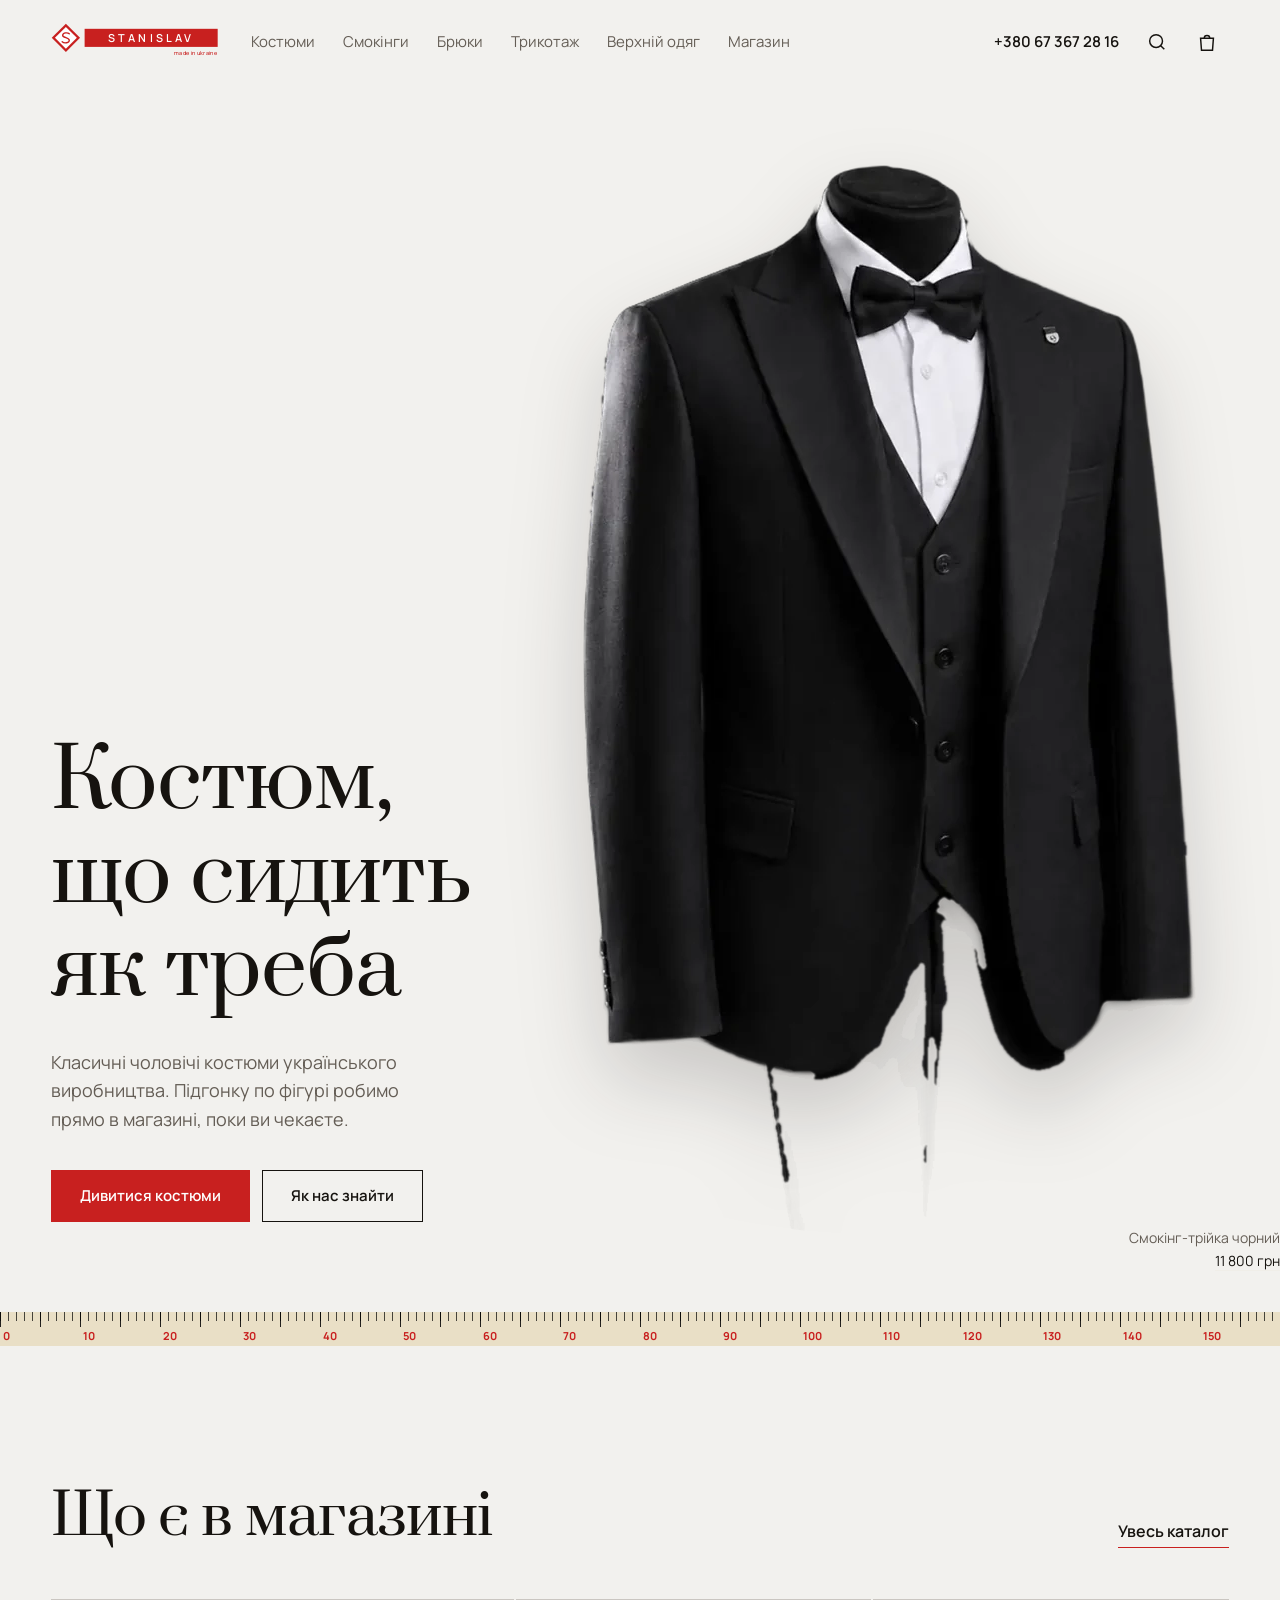
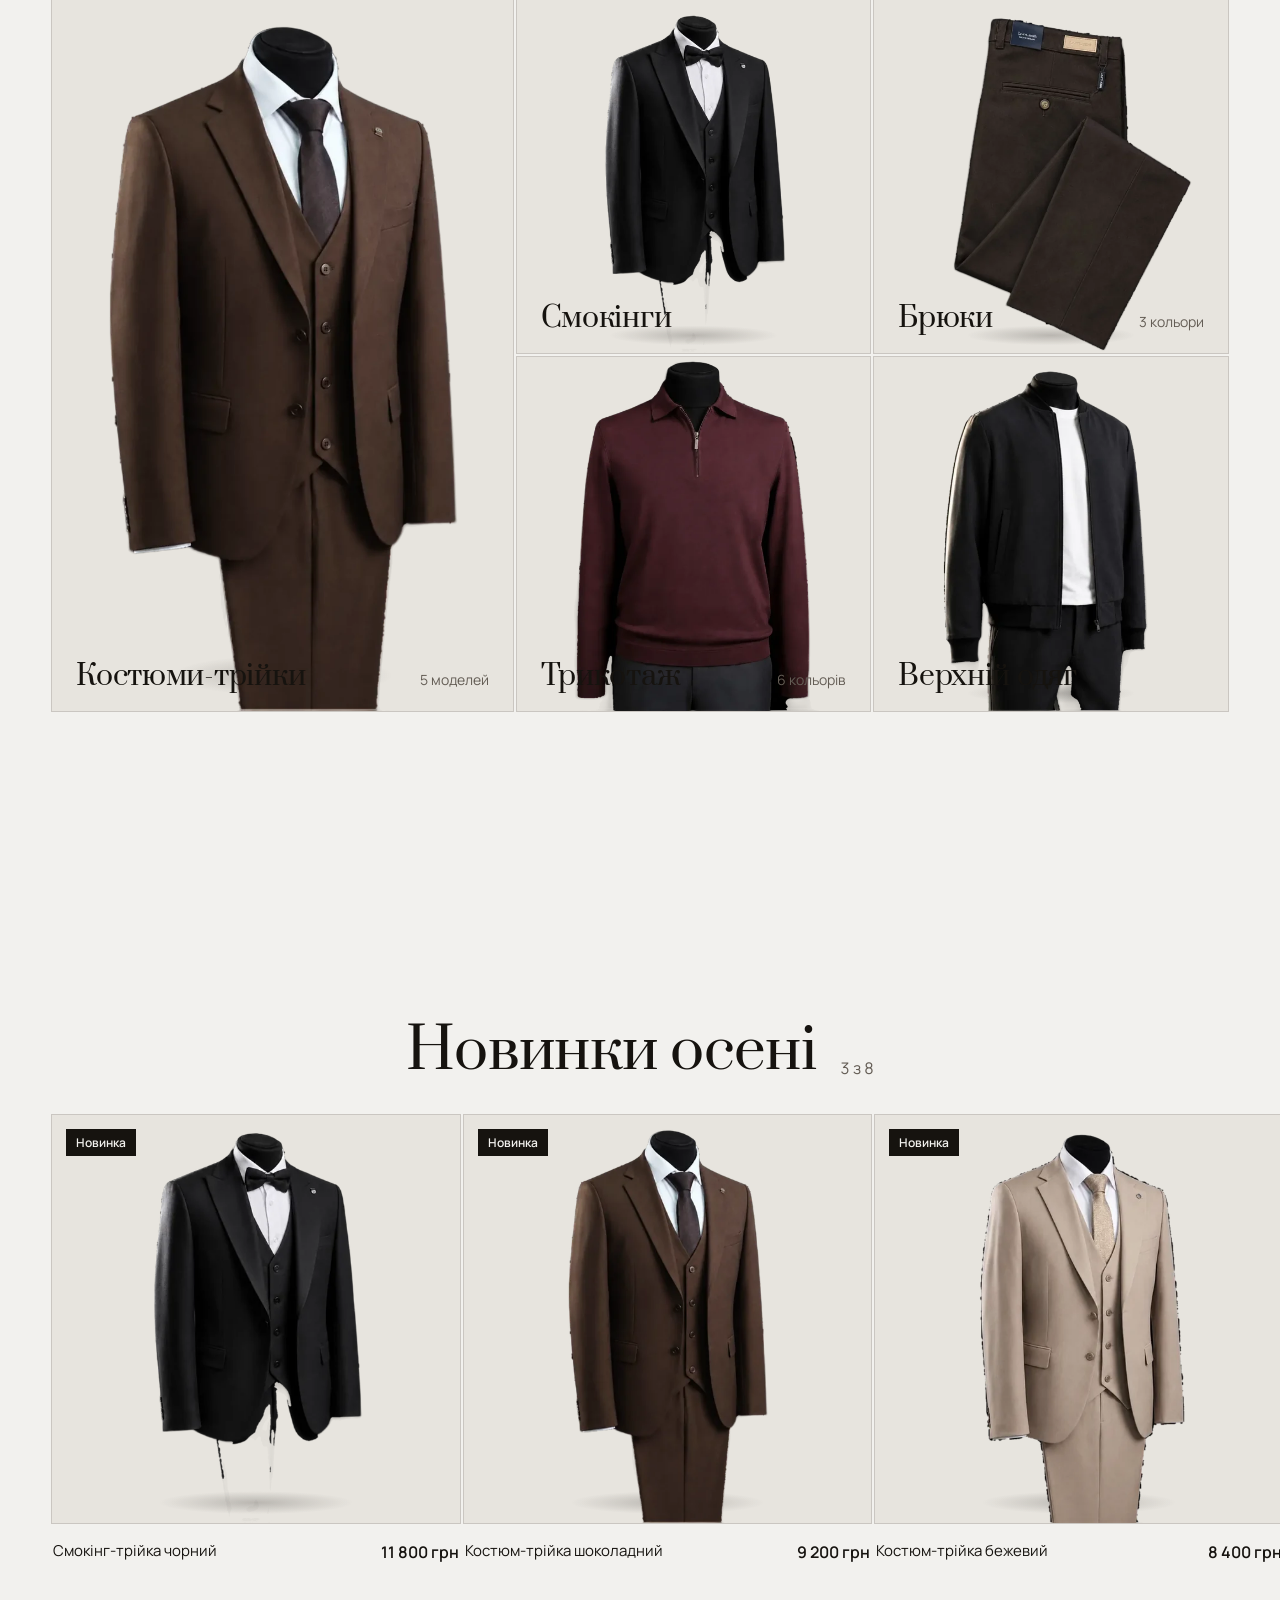
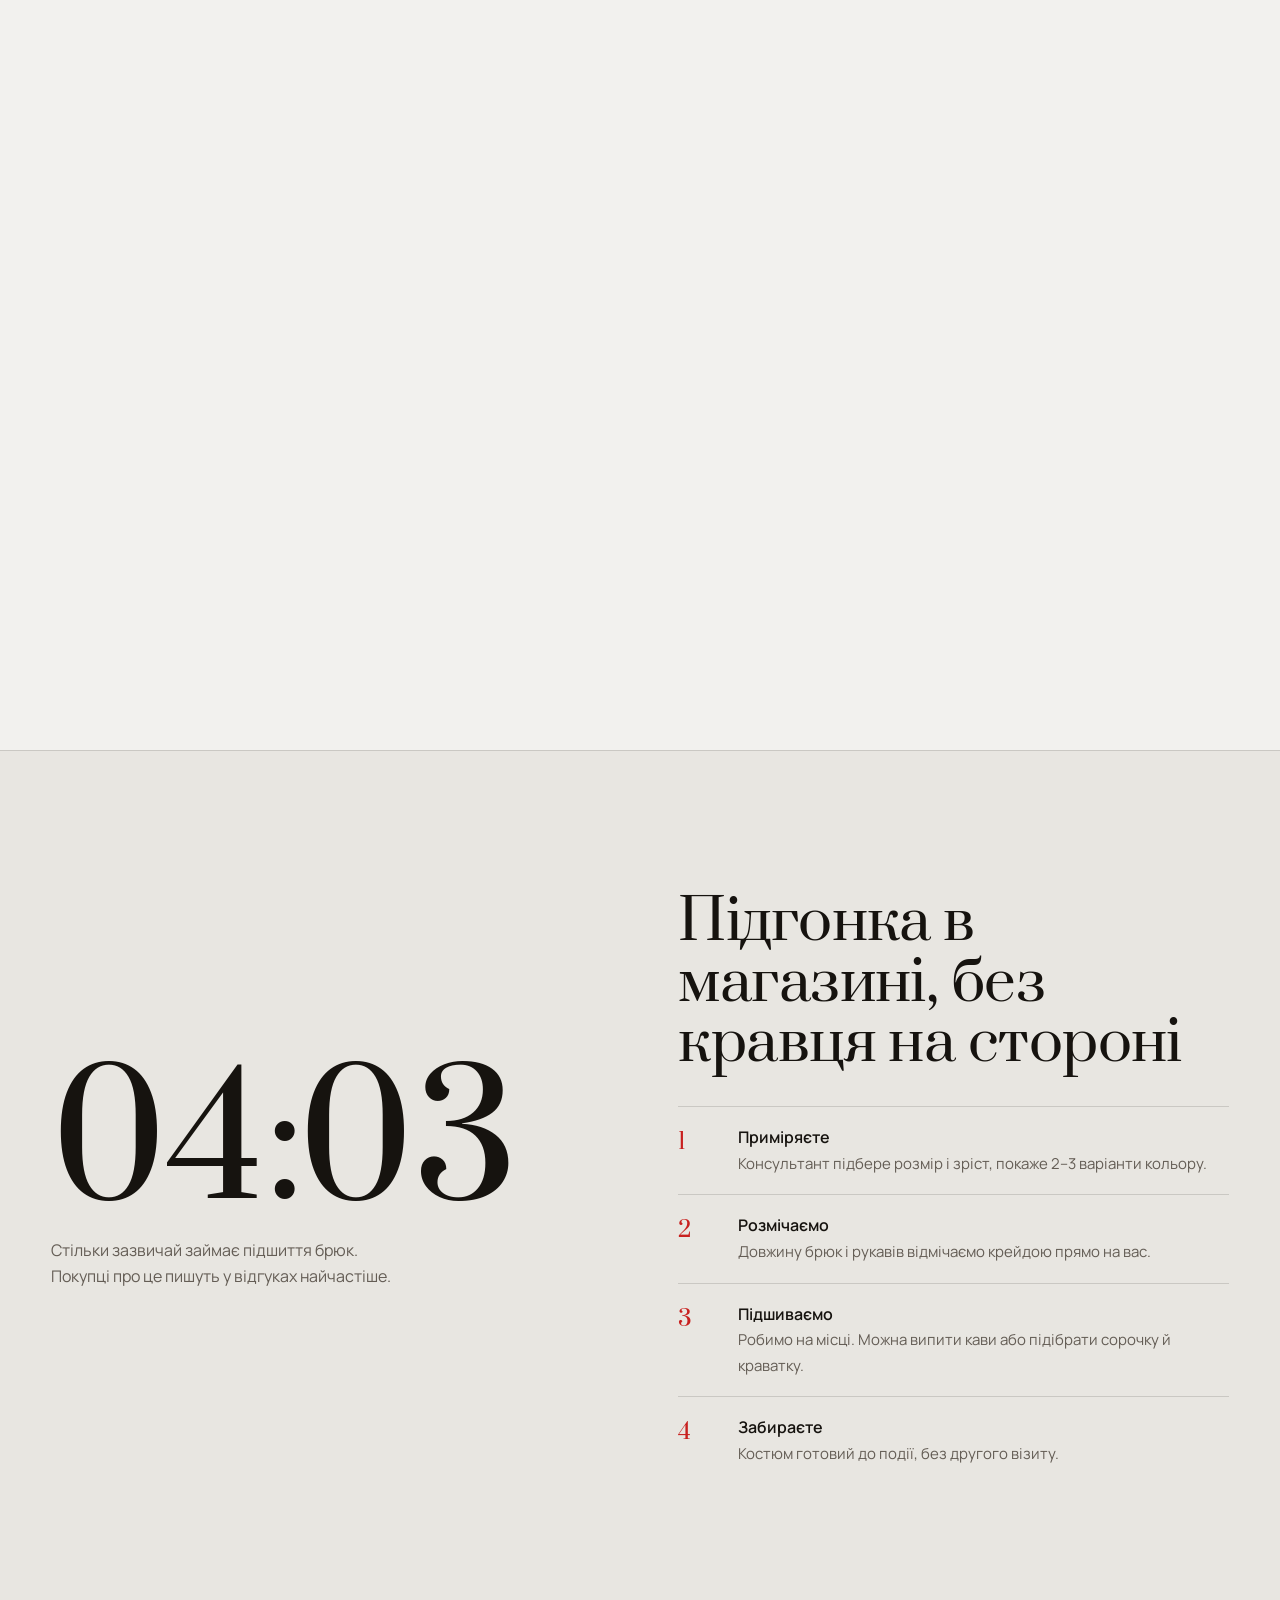
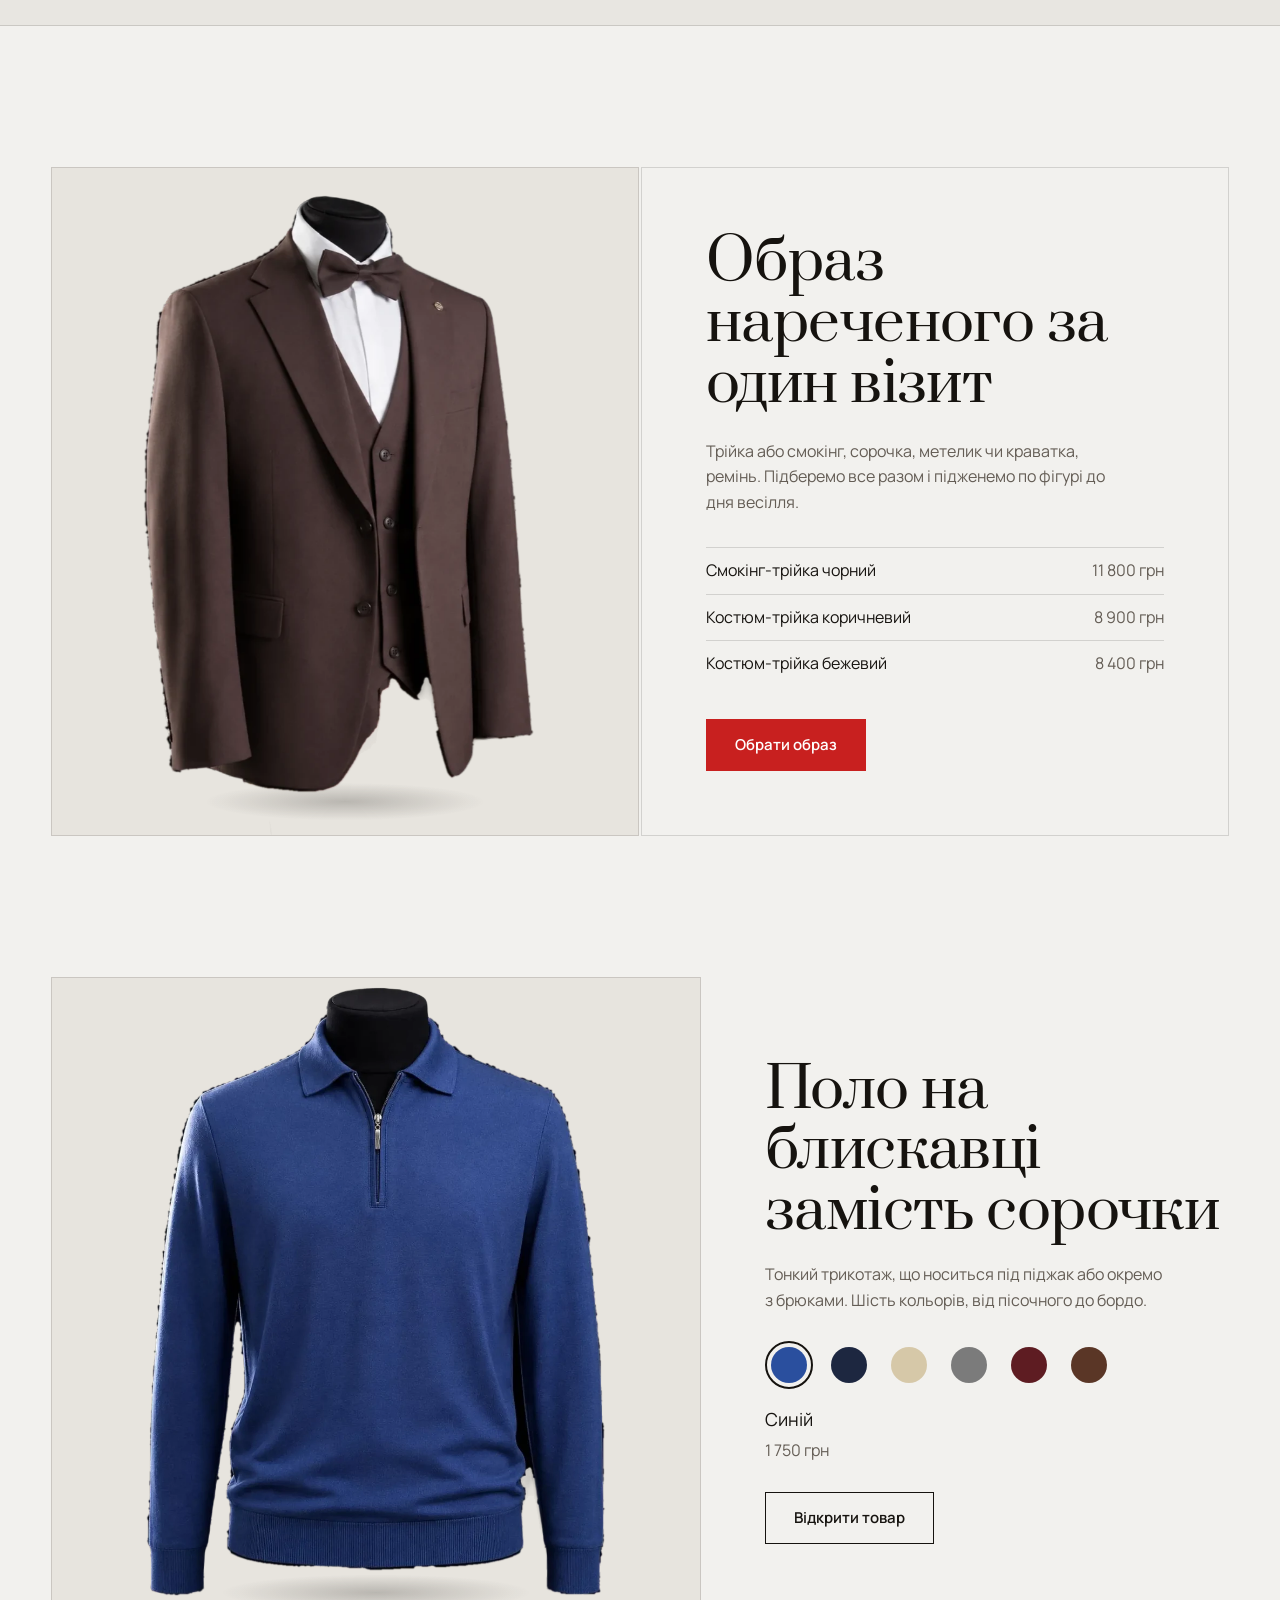
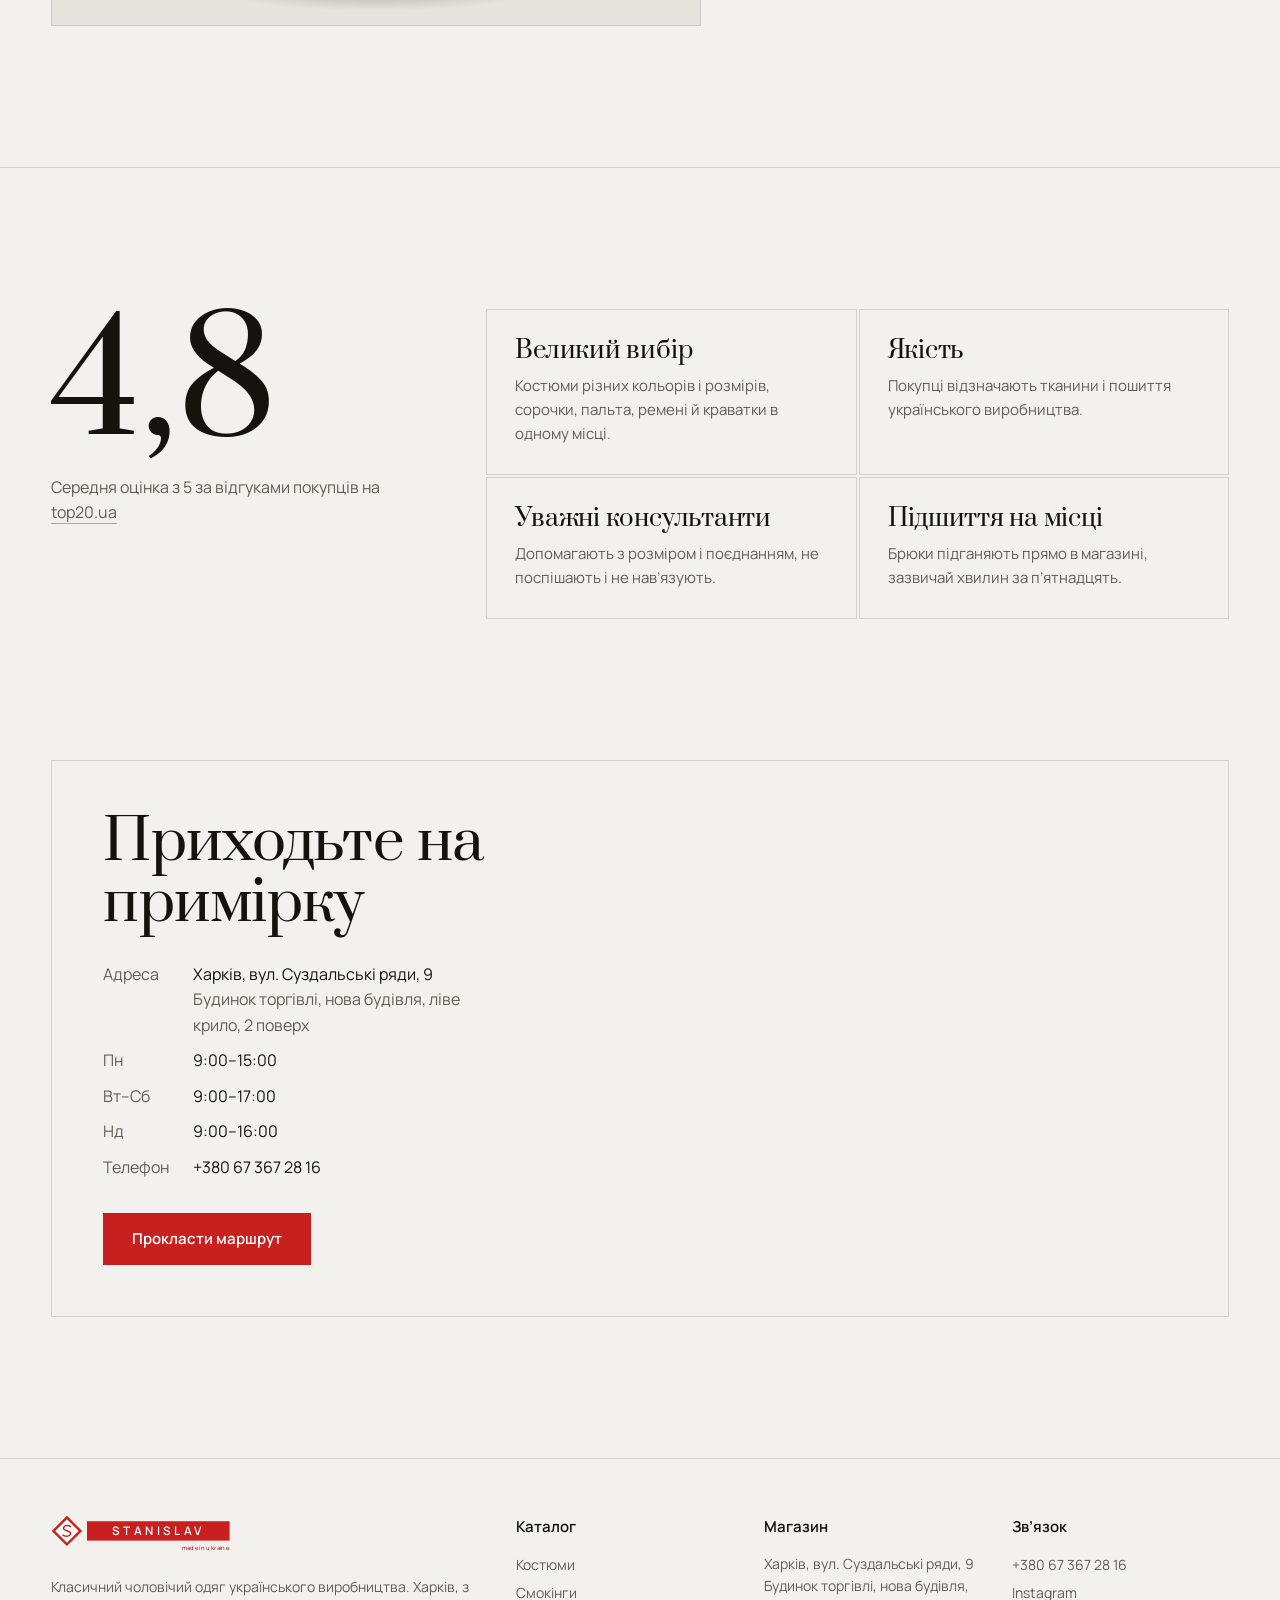
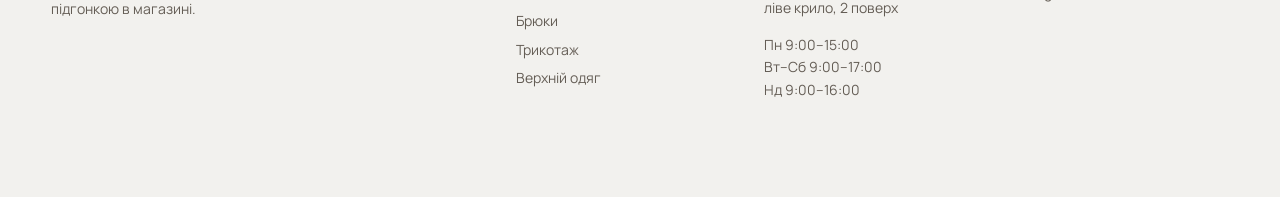
==== commit 4ed97946: "Recut product photos: clean edges, solid dark areas, full shots only" ====
--- a/index.html
+++ b/index.html
@@ -103,7 +103,7 @@
   <!-- Wedding -->
   <section class="section">
     <div class="wrap wedding">
-      <div class="wedding-media"><img src="img/suit-brown-2.webp" alt="Коричнева трійка з метеликом, деталь" loading="lazy"></div>
+      <div class="wedding-media"><img src="img/suit-brown-1.webp" alt="Коричнева трійка з метеликом" loading="lazy"></div>
       <div class="wedding-copy" data-reveal>
         <h2>Образ нареченого за один візит</h2>
         <p>Трійка або смокінг, сорочка, метелик чи краватка, ремінь. Підберемо все разом і підженемо по фігурі до дня весілля.</p>
